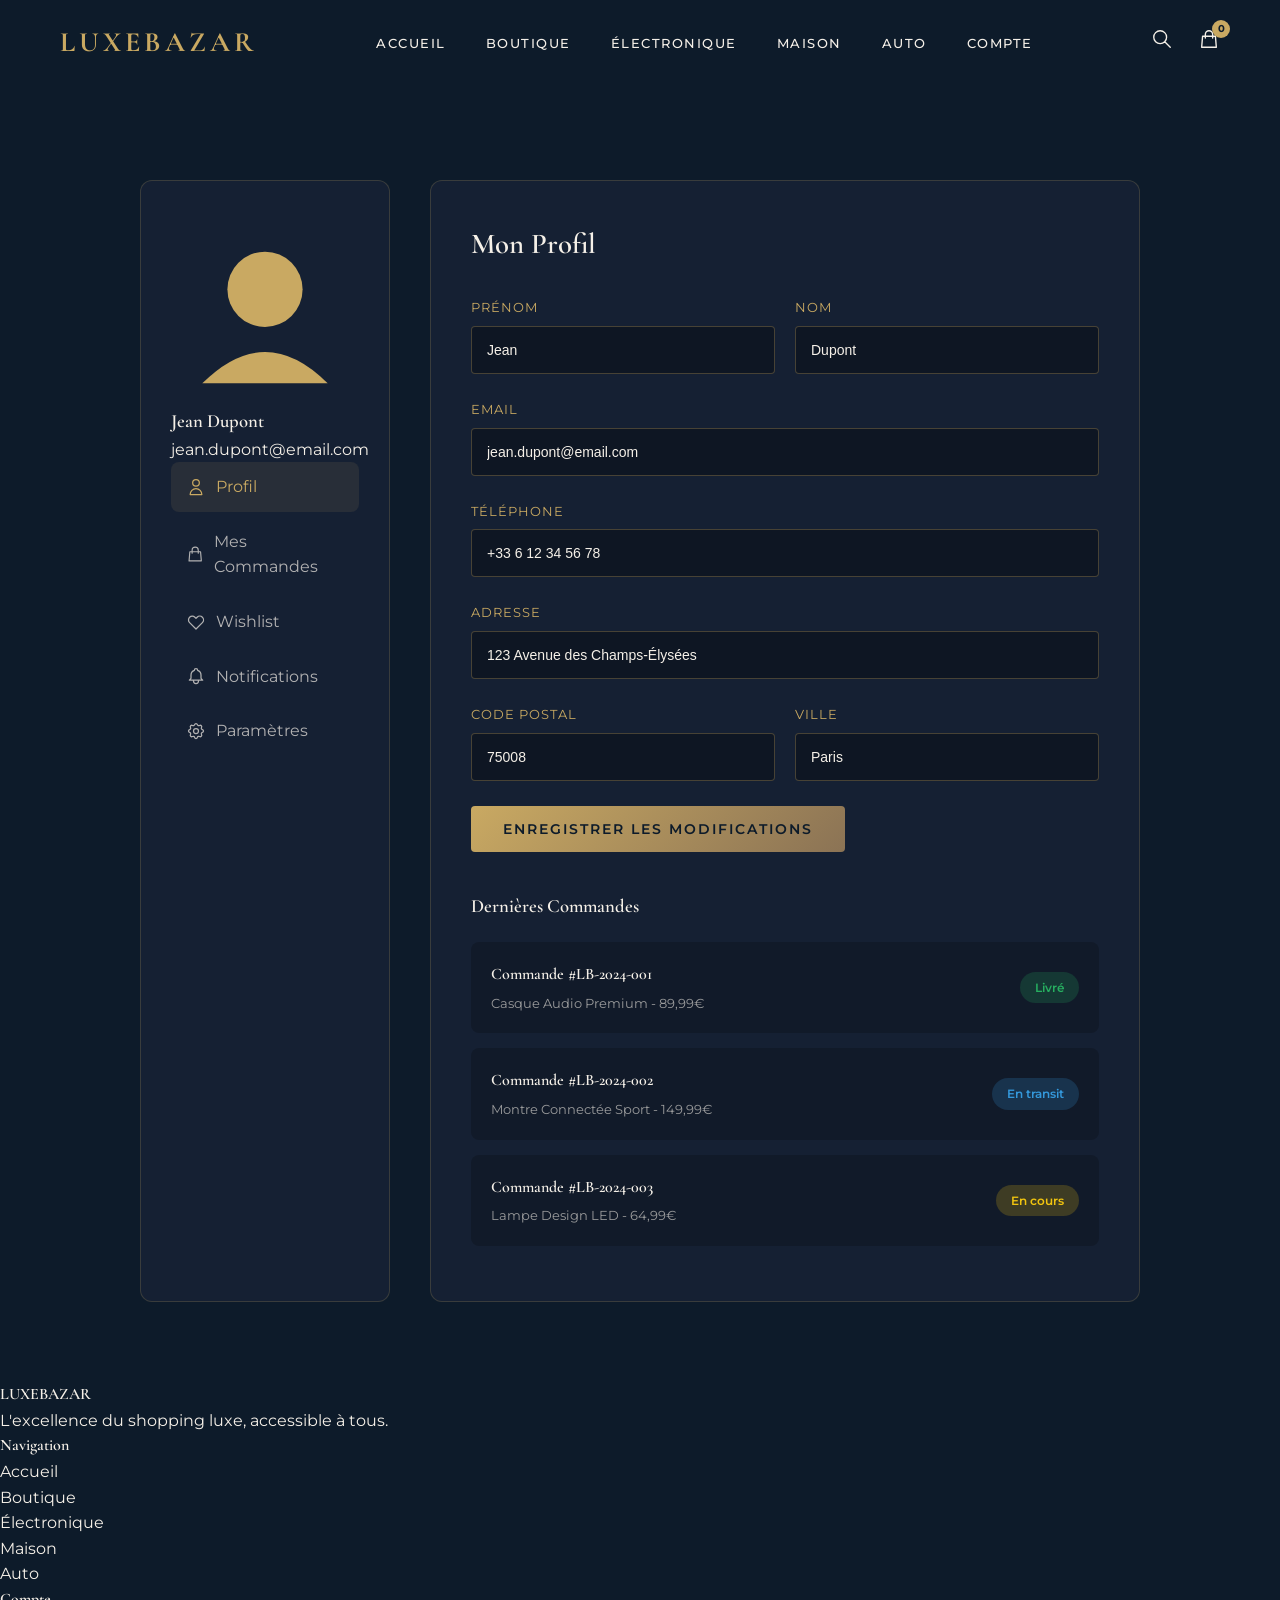
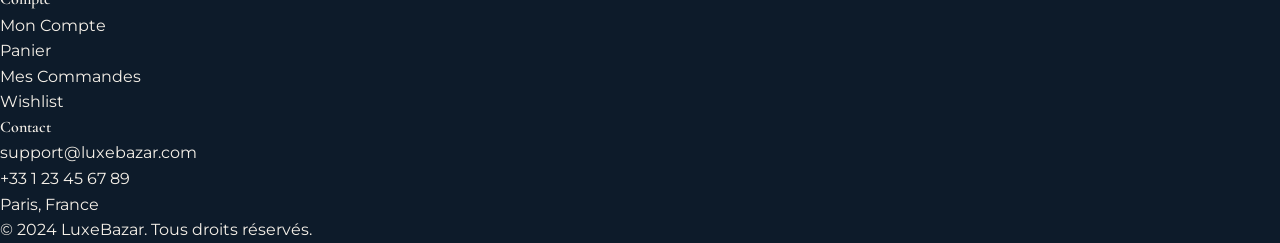
==== account.html @ fde2d454 "Initial commit: LuxeBazar dropshipping site with Van Gogh inspired design" ====
<!DOCTYPE html>
<html lang="fr">
<head>
    <meta charset="UTF-8">
    <meta name="viewport" content="width=device-width, initial-scale=1.0">
    <meta name="description" content="Votre compte LuxeBazar - Gérez vos informations et commandes">
    <meta name="robots" content="noindex">
    <title>Mon Compte | LuxeBazar</title>
    <link rel="stylesheet" href="css/style.css">
    <link rel="stylesheet" href="css/pages.css">
</head>
<body>
    <header class="nav-container">
        <div class="logo">LUXEBAZAR</div>
        <nav>
            <ul class="nav-links">
                <li><a href="index.html">Accueil</a></li>
                <li><a href="search.html">Boutique</a></li>
                <li><a href="electronics.html">Électronique</a></li>
                <li><a href="home.html">Maison</a></li>
                <li><a href="auto.html">Auto</a></li>
                <li><a href="account.html">Compte</a></li>
            </ul>
        </nav>
        <div class="nav-actions">
            <a href="search.html"><svg class="nav-icon" fill="none" stroke="currentColor" viewBox="0 0 24 24"><path stroke-linecap="round" stroke-linejoin="round" stroke-width="1.5" d="M21 21l-6-6m2-5a7 7 0 11-14 0 7 7 0 0114 0z"></path></svg></a>
            <a href="cart.html" class="cart-count">
                <svg class="nav-icon" fill="none" stroke="currentColor" viewBox="0 0 24 24"><path stroke-linecap="round" stroke-linejoin="round" stroke-width="1.5" d="M16 11V7a4 4 0 00-8 0v4M5 9h14l1 12H4L5 9z"></path></svg>
                <span id="cart-count">0</span>
            </a>
        </div>
        <div class="mobile-menu-btn" onclick="toggleMobileMenu()">
            <span></span>
            <span></span>
            <span></span>
        </div>
    </header>

    <main class="page-content">
        <section class="account-section">
            <div class="container">
                <div class="account-grid">
                    <aside class="account-sidebar animate-on-scroll">
                        <div class="user-info">
                            <div class="user-avatar">
                                <svg viewBox="0 0 60 60"><circle cx="30" cy="25" r="12" fill="#c9a962"/><path d="M10 55 Q30 35 50 55" fill="#c9a962"/></svg>
                            </div>
                            <h3>Jean Dupont</h3>
                            <p>jean.dupont@email.com</p>
                        </div>
                        <ul class="account-menu">
                            <li><a href="#" class="active">
                                <svg width="20" height="20" fill="none" stroke="currentColor" viewBox="0 0 24 24"><path stroke-linecap="round" stroke-linejoin="round" stroke-width="1.5" d="M16 7a4 4 0 11-8 0 4 4 0 018 0zM12 14a7 7 0 00-7 7h14a7 7 0 00-7-7z"></path></svg>
                                Profil
                            </a></li>
                            <li><a href="#">
                                <svg width="20" height="20" fill="none" stroke="currentColor" viewBox="0 0 24 24"><path stroke-linecap="round" stroke-linejoin="round" stroke-width="1.5" d="M16 11V7a4 4 0 00-8 0v4M5 9h14l1 12H4L5 9z"></path></svg>
                                Mes Commandes
                            </a></li>
                            <li><a href="#">
                                <svg width="20" height="20" fill="none" stroke="currentColor" viewBox="0 0 24 24"><path stroke-linecap="round" stroke-linejoin="round" stroke-width="1.5" d="M4.318 6.318a4.5 4.5 0 000 6.364L12 20.364l7.682-7.682a4.5 4.5 0 00-6.364-6.364L12 7.636l-1.318-1.318a4.5 4.5 0 00-6.364 0z"></path></svg>
                                Wishlist
                            </a></li>
                            <li><a href="#">
                                <svg width="20" height="20" fill="none" stroke="currentColor" viewBox="0 0 24 24"><path stroke-linecap="round" stroke-linejoin="round" stroke-width="1.5" d="M15 17h5l-1.405-1.405A2.032 2.032 0 0118 14.158V11a6.002 6.002 0 00-4-5.659V5a2 2 0 10-4 0v.341C7.67 6.165 6 8.388 6 11v3.159c0 .538-.214 1.055-.595 1.436L4 17h5m6 0v1a3 3 0 11-6 0v-1m6 0H9"></path></svg>
                                Notifications
                            </a></li>
                            <li><a href="#">
                                <svg width="20" height="20" fill="none" stroke="currentColor" viewBox="0 0 24 24"><path stroke-linecap="round" stroke-linejoin="round" stroke-width="1.5" d="M10.325 4.317c.426-1.756 2.924-1.756 3.35 0a1.724 1.724 0 002.573 1.066c1.543-.94 3.31.826 2.37 2.37a1.724 1.724 0 001.065 2.572c1.756.426 1.756 2.924 0 3.35a1.724 1.724 0 00-1.066 2.573c.94 1.543-.826 3.31-2.37 2.37a1.724 1.724 0 00-2.572 1.065c-.426 1.756-2.924 1.756-3.35 0a1.724 1.724 0 00-2.573-1.066c-1.543.94-3.31-.826-2.37-2.37a1.724 1.724 0 00-1.065-2.572c-1.756-.426-1.756-2.924 0-3.35a1.724 1.724 0 001.066-2.573c-.94-1.543.826-3.31 2.37-2.37.996.608 2.296.07 2.572-1.065z"></path><path stroke-linecap="round" stroke-linejoin="round" stroke-width="1.5" d="M15 12a3 3 0 11-6 0 3 3 0 016 0z"></path></svg>
                                Paramètres
                            </a></li>
                        </ul>
                    </aside>
                    <div class="account-content animate-on-scroll">
                        <h2>Mon Profil</h2>
                        <form id="profile-form" onsubmit="saveProfile(event)">
                            <div class="form-row">
                                <div class="form-group">
                                    <label>Prénom</label>
                                    <input type="text" value="Jean">
                                </div>
                                <div class="form-group">
                                    <label>Nom</label>
                                    <input type="text" value="Dupont">
                                </div>
                            </div>
                            <div class="form-group">
                                <label>Email</label>
                                <input type="email" value="jean.dupont@email.com">
                            </div>
                            <div class="form-group">
                                <label>Téléphone</label>
                                <input type="tel" value="+33 6 12 34 56 78">
                            </div>
                            <div class="form-group">
                                <label>Adresse</label>
                                <input type="text" value="123 Avenue des Champs-Élysées">
                            </div>
                            <div class="form-row">
                                <div class="form-group">
                                    <label>Code Postal</label>
                                    <input type="text" value="75008">
                                </div>
                                <div class="form-group">
                                    <label>Ville</label>
                                    <input type="text" value="Paris">
                                </div>
                            </div>
                            <button type="submit" class="btn-primary">Enregistrer les modifications</button>
                        </form>
                        <div class="account-orders">
                            <h3 style="color: var(--cream); margin-bottom: 20px;">Dernières Commandes</h3>
                            <div class="order-item">
                                <div class="order-info">
                                    <h4>Commande #LB-2024-001</h4>
                                    <p>Casque Audio Premium - 89,99€</p>
                                </div>
                                <span class="order-status delivered">Livré</span>
                            </div>
                            <div class="order-item">
                                <div class="order-info">
                                    <h4>Commande #LB-2024-002</h4>
                                    <p>Montre Connectée Sport - 149,99€</p>
                                </div>
                                <span class="order-status shipped">En transit</span>
                            </div>
                            <div class="order-item">
                                <div class="order-info">
                                    <h4>Commande #LB-2024-003</h4>
                                    <p>Lampe Design LED - 64,99€</p>
                                </div>
                                <span class="order-status pending">En cours</span>
                            </div>
                        </div>
                    </div>
                </div>
            </div>
        </section>
    </main>

    <footer class="footer">
        <div class="container">
            <div class="footer-grid">
                <div class="footer-col">
                    <h4>LUXEBAZAR</h4>
                    <p>L'excellence du shopping luxe, accessible à tous.</p>
                </div>
                <div class="footer-col">
                    <h4>Navigation</h4>
                    <ul>
                        <li><a href="index.html">Accueil</a></li>
                        <li><a href="search.html">Boutique</a></li>
                        <li><a href="electronics.html">Électronique</a></li>
                        <li><a href="home.html">Maison</a></li>
                        <li><a href="auto.html">Auto</a></li>
                    </ul>
                </div>
                <div class="footer-col">
                    <h4>Compte</h4>
                    <ul>
                        <li><a href="account.html">Mon Compte</a></li>
                        <li><a href="cart.html">Panier</a></li>
                        <li><a href="#">Mes Commandes</a></li>
                        <li><a href="#">Wishlist</a></li>
                    </ul>
                </div>
                <div class="footer-col">
                    <h4>Contact</h4>
                    <ul>
                        <li>support@luxebazar.com</li>
                        <li>+33 1 23 45 67 89</li>
                        <li>Paris, France</li>
                    </ul>
                </div>
            </div>
            <div class="footer-bottom">
                <p>&copy; 2024 LuxeBazar. Tous droits réservés.</p>
            </div>
        </div>
    </footer>

    <script>
        let cart = JSON.parse(localStorage.getItem('luxebazar_cart')) || [];

        function updateCartCount() {
            document.getElementById('cart-count').textContent = cart.length;
        }

        function saveProfile(e) {
            e.preventDefault();
            alert('Profil enregistré avec succès!');
        }

        function toggleMobileMenu() {
            document.querySelector('.nav-links').classList.toggle('active');
        }

        window.addEventListener('scroll', () => {
            const nav = document.querySelector('.nav-container');
            if (window.scrollY > 50) {
                nav.classList.add('scrolled');
            } else {
                nav.classList.remove('scrolled');
            }
        });

        const observer = new IntersectionObserver((entries) => {
            entries.forEach(entry => {
                if (entry.isIntersecting) {
                    entry.target.classList.add('visible');
                }
            });
        }, { threshold: 0.1 });

        document.querySelectorAll('.animate-on-scroll').forEach(el => {
            observer.observe(el);
        });

        updateCartCount();
    </script>
</body>
</html>
---- css/style.css ----
@import url('https://fonts.googleapis.com/css2?family=Cormorant+Garamond:wght@300;400;500;600;700&family=Montserrat:wght@300;400;500;600;700&display=swap');

:root {
    --gold-primary: #C9A962;
    --gold-light: #E8D5A3;
    --gold-dark: #8B7355;
    --navy-deep: #0D1B2A;
    --navy-dark: #1B263B;
    --navy-medium: #2C3E50;
    --cream: #F5F0E8;
    --white: #FFFFFF;
    --black: #0A0A0A;
    --overlay: rgba(13, 27, 42, 0.85);
    --card-bg: rgba(27, 38, 59, 0.6);
}

* {
    margin: 0;
    padding: 0;
    box-sizing: border-box;
}

html {
    scroll-behavior: smooth;
}

body {
    font-family: 'Montserrat', sans-serif;
    background: var(--navy-deep);
    color: var(--cream);
    line-height: 1.6;
    overflow-x: hidden;
}

h1, h2, h3, h4, h5, h6 {
    font-family: 'Cormorant Garamond', serif;
    font-weight: 600;
}

a {
    text-decoration: none;
    color: inherit;
}

button {
    font-family: 'Montserrat', sans-serif;
    cursor: pointer;
    border: none;
    outline: none;
}

.gold-gradient {
    background: linear-gradient(135deg, var(--gold-primary), var(--gold-light), var(--gold-primary));
    -webkit-background-clip: text;
    -webkit-text-fill-color: transparent;
    background-clip: text;
}

.btn-primary {
    background: linear-gradient(135deg, var(--gold-primary), var(--gold-dark));
    color: var(--navy-deep);
    padding: 14px 32px;
    font-size: 14px;
    font-weight: 600;
    letter-spacing: 2px;
    text-transform: uppercase;
    border-radius: 4px;
    transition: all 0.4s cubic-bezier(0.25, 0.46, 0.45, 0.94);
    position: relative;
    overflow: hidden;
}

.btn-primary::before {
    content: '';
    position: absolute;
    top: 0;
    left: -100%;
    width: 100%;
    height: 100%;
    background: linear-gradient(90deg, transparent, rgba(255,255,255,0.3), transparent);
    transition: left 0.5s;
}

.btn-primary:hover {
    transform: translateY(-3px);
    box-shadow: 0 10px 30px rgba(201, 169, 98, 0.4);
}

.btn-primary:hover::before {
    left: 100%;
}

.btn-secondary {
    background: transparent;
    color: var(--gold-primary);
    padding: 14px 32px;
    font-size: 14px;
    font-weight: 600;
    letter-spacing: 2px;
    text-transform: uppercase;
    border: 2px solid var(--gold-primary);
    border-radius: 4px;
    transition: all 0.4s ease;
}

.btn-secondary:hover {
    background: var(--gold-primary);
    color: var(--navy-deep);
    transform: translateY(-3px);
    box-shadow: 0 10px 30px rgba(201, 169, 98, 0.3);
}

@keyframes fadeInUp {
    from {
        opacity: 0;
        transform: translateY(40px);
    }
    to {
        opacity: 1;
        transform: translateY(0);
    }
}

@keyframes fadeInLeft {
    from {
        opacity: 0;
        transform: translateX(-40px);
    }
    to {
        opacity: 1;
        transform: translateX(0);
    }
}

@keyframes fadeInRight {
    from {
        opacity: 0;
        transform: translateX(40px);
    }
    to {
        opacity: 1;
        transform: translateX(0);
    }
}

@keyframes scaleIn {
    from {
        opacity: 0;
        transform: scale(0.9);
    }
    to {
        opacity: 1;
        transform: scale(1);
    }
}

@keyframes shimmer {
    0% { background-position: -200% center; }
    100% { background-position: 200% center; }
}

@keyframes pulse {
    0%, 100% { transform: scale(1); }
    50% { transform: scale(1.05); }
}

@keyframes float {
    0%, 100% { transform: translateY(0); }
    50% { transform: translateY(-10px); }
}

@keyframes rotate {
    from { transform: rotate(0deg); }
    to { transform: rotate(360deg); }
}

.animate-on-scroll {
    opacity: 0;
    transform: translateY(40px);
    transition: all 0.8s cubic-bezier(0.25, 0.46, 0.45, 0.94);
}

.animate-on-scroll.visible {
    opacity: 1;
    transform: translateY(0);
}

.animate-left {
    opacity: 0;
    transform: translateX(-40px);
    transition: all 0.8s cubic-bezier(0.25, 0.46, 0.45, 0.94);
}

.animate-left.visible {
    opacity: 1;
    transform: translateX(0);
}

.animate-right {
    opacity: 0;
    transform: translateX(40px);
    transition: all 0.8s cubic-bezier(0.25, 0.46, 0.45, 0.94);
}

.animate-right.visible {
    opacity: 1;
    transform: translateX(0);
}

.animate-scale {
    opacity: 0;
    transform: scale(0.9);
    transition: all 0.8s cubic-bezier(0.25, 0.46, 0.45, 0.94);
}

.animate-scale.visible {
    opacity: 1;
    transform: scale(1);
}

.nav-container {
    position: fixed;
    top: 0;
    left: 0;
    right: 0;
    z-index: 1000;
    padding: 20px 60px;
    display: flex;
    justify-content: space-between;
    align-items: center;
    transition: all 0.4s ease;
}

.nav-container.scrolled {
    background: rgba(13, 27, 42, 0.95);
    backdrop-filter: blur(20px);
    padding: 15px 60px;
    box-shadow: 0 4px 30px rgba(0,0,0,0.3);
}

.logo {
    font-family: 'Cormorant Garamond', serif;
    font-size: 28px;
    font-weight: 700;
    letter-spacing: 4px;
    color: var(--gold-primary);
}

.nav-links {
    display: flex;
    gap: 40px;
    list-style: none;
}

.nav-links a {
    font-size: 13px;
    font-weight: 500;
    letter-spacing: 1.5px;
    text-transform: uppercase;
    color: var(--cream);
    position: relative;
    padding: 5px 0;
    transition: color 0.3s ease;
}

.nav-links a::after {
    content: '';
    position: absolute;
    bottom: 0;
    left: 0;
    width: 0;
    height: 1px;
    background: var(--gold-primary);
    transition: width 0.3s ease;
}

.nav-links a:hover {
    color: var(--gold-primary);
}

.nav-links a:hover::after {
    width: 100%;
}

.nav-actions {
    display: flex;
    gap: 25px;
    align-items: center;
}

.nav-icon {
    width: 22px;
    height: 22px;
    cursor: pointer;
    transition: all 0.3s ease;
}

.nav-icon:hover {
    transform: scale(1.1);
    filter: drop-shadow(0 0 8px rgba(201, 169, 98, 0.6));
}

.cart-count {
    position: relative;
}

.cart-count span {
    position: absolute;
    top: -8px;
    right: -10px;
    background: var(--gold-primary);
    color: var(--navy-deep);
    font-size: 10px;
    font-weight: 700;
    width: 18px;
    height: 18px;
    border-radius: 50%;
    display: flex;
    align-items: center;
    justify-content: center;
}

.mobile-menu-btn {
    display: none;
    flex-direction: column;
    gap: 5px;
    cursor: pointer;
    padding: 10px;
}

.mobile-menu-btn span {
    width: 25px;
    height: 2px;
    background: var(--gold-primary);
    transition: all 0.3s ease;
}

@media (max-width: 1024px) {
    .nav-container {
        padding: 15px 30px;
    }

    .nav-links {
        gap: 25px;
    }
}

@media (max-width: 768px) {
    .mobile-menu-btn {
        display: flex;
    }

    .nav-links {
        position: fixed;
        top: 0;
        right: -100%;
        width: 80%;
        max-width: 350px;
        height: 100vh;
        background: var(--navy-dark);
        flex-direction: column;
        justify-content: center;
        align-items: center;
        gap: 30px;
        transition: right 0.4s ease;
        box-shadow: -10px 0 30px rgba(0,0,0,0.5);
    }

    .nav-links.active {
        right: 0;
    }

    .nav-container.scrolled {
        padding: 15px 30px;
    }
}
---- css/pages.css ----
.page-content {
    padding-top: 100px;
    min-height: 100vh;
}

.search-header {
    padding: 60px 0;
    text-align: center;
    background: linear-gradient(180deg, var(--navy-dark) 0%, var(--navy-deep) 100%);
}

.search-header h1 {
    font-size: 2.5rem;
    color: var(--cream);
    margin-bottom: 10px;
}

.search-header p {
    color: rgba(245, 240, 232, 0.7);
    margin-bottom: 30px;
}

.search-bar {
    display: flex;
    max-width: 600px;
    margin: 0 auto;
    gap: 15px;
}

.search-bar input {
    flex: 1;
    padding: 15px 20px;
    background: var(--card-bg);
    border: 1px solid rgba(201, 169, 98, 0.3);
    border-radius: 4px;
    color: var(--cream);
    font-size: 14px;
    outline: none;
}

.search-bar input::placeholder {
    color: rgba(245, 240, 232, 0.5);
}

.search-bar input:focus {
    border-color: var(--gold-primary);
}

.filters-section {
    padding: 30px 0;
    background: var(--navy-deep);
    border-bottom: 1px solid rgba(201, 169, 98, 0.2);
}

.filters {
    display: flex;
    gap: 30px;
    flex-wrap: wrap;
    justify-content: center;
}

.filter-group {
    display: flex;
    flex-direction: column;
    gap: 8px;
}

.filter-group label {
    font-size: 12px;
    text-transform: uppercase;
    letter-spacing: 1px;
    color: var(--gold-primary);
}

.filter-group select {
    padding: 10px 20px;
    background: var(--card-bg);
    border: 1px solid rgba(201, 169, 98, 0.3);
    border-radius: 4px;
    color: var(--cream);
    font-size: 14px;
    cursor: pointer;
    min-width: 150px;
}

.filter-group select option {
    background: var(--navy-dark);
}

.products-section {
    padding: 50px 0;
    background: var(--navy-deep);
}

.results-count {
    text-align: center;
    margin-bottom: 30px;
    color: rgba(245, 240, 232, 0.7);
}

.products-grid {
    display: grid;
    grid-template-columns: repeat(auto-fill, minmax(280px, 1fr));
    gap: 30px;
}

.product-card {
    background: var(--card-bg);
    border-radius: 12px;
    overflow: hidden;
    border: 1px solid rgba(201, 169, 98, 0.2);
    transition: all 0.4s cubic-bezier(0.25, 0.46, 0.45, 0.94);
}

.product-card:hover {
    transform: translateY(-8px);
    box-shadow: 0 15px 35px rgba(201, 169, 98, 0.2);
    border-color: var(--gold-primary);
}

.product-image {
    height: 200px;
    background: var(--navy-medium);
    display: flex;
    align-items: center;
    justify-content: center;
    padding: 20px;
}

.product-image svg {
    width: 100%;
    height: 100%;
    max-width: 120px;
}

.product-info {
    padding: 20px;
}

.product-category {
    display: inline-block;
    font-size: 11px;
    letter-spacing: 1px;
    text-transform: uppercase;
    color: var(--gold-primary);
    background: rgba(201, 169, 98, 0.1);
    padding: 4px 10px;
    border-radius: 3px;
    margin-bottom: 10px;
}

.product-info h3 {
    font-size: 1.1rem;
    color: var(--cream);
    margin-bottom: 8px;
}

.product-description {
    font-size: 13px;
    color: rgba(245, 240, 232, 0.6);
    margin-bottom: 10px;
}

.product-rating {
    color: var(--gold-primary);
    font-size: 14px;
    margin-bottom: 10px;
}

.current-price {
    font-family: 'Cormorant Garamond', serif;
    font-size: 1.5rem;
    font-weight: 700;
    color: var(--gold-primary);
    margin-bottom: 15px;
}

.btn-add-cart {
    width: 100%;
    padding: 12px;
    background: transparent;
    border: 1px solid var(--gold-primary);
    color: var(--gold-primary);
    font-size: 13px;
    font-weight: 600;
    letter-spacing: 1px;
    text-transform: uppercase;
    border-radius: 4px;
    cursor: pointer;
    transition: all 0.3s ease;
}

.btn-add-cart:hover {
    background: var(--gold-primary);
    color: var(--navy-deep);
}

.load-more {
    text-align: center;
    margin-top: 50px;
}

.notification {
    position: fixed;
    bottom: 30px;
    right: 30px;
    background: var(--gold-primary);
    color: var(--navy-deep);
    padding: 15px 25px;
    border-radius: 8px;
    font-weight: 600;
    z-index: 1000;
    animation: slideIn 0.3s ease;
}

@keyframes slideIn {
    from { transform: translateX(100%); opacity: 0; }
    to { transform: translateX(0); opacity: 1; }
}

@media (max-width: 768px) {
    .search-bar {
        flex-direction: column;
    }

    .filters {
        flex-direction: column;
        align-items: stretch;
    }

    .filter-group select {
        width: 100%;
    }

    .products-grid {
        grid-template-columns: 1fr;
    }

    .page-content {
        padding-top: 80px;
    }
}

/* Cart Page */
.cart-section {
    padding: 80px 0;
    min-height: 80vh;
}

.cart-header {
    text-align: center;
    margin-bottom: 50px;
}

.cart-header h1 {
    font-size: 2.5rem;
    color: var(--cream);
}

.cart-items {
    max-width: 900px;
    margin: 0 auto;
}

.cart-item {
    display: grid;
    grid-template-columns: 100px 1fr auto auto;
    gap: 25px;
    align-items: center;
    padding: 25px;
    background: var(--card-bg);
    border-radius: 12px;
    margin-bottom: 20px;
    border: 1px solid rgba(201, 169, 98, 0.2);
}

.cart-item-image {
    width: 100px;
    height: 100px;
    background: var(--navy-medium);
    border-radius: 8px;
    display: flex;
    align-items: center;
    justify-content: center;
}

.cart-item-info h3 {
    font-size: 1.1rem;
    color: var(--cream);
    margin-bottom: 5px;
}

.cart-item-info p {
    color: var(--gold-primary);
    font-weight: 600;
}

.cart-item-quantity {
    display: flex;
    align-items: center;
    gap: 10px;
}

.cart-item-quantity button {
    width: 35px;
    height: 35px;
    background: transparent;
    border: 1px solid var(--gold-primary);
    color: var(--gold-primary);
    border-radius: 4px;
    cursor: pointer;
    transition: all 0.3s ease;
}

.cart-item-quantity button:hover {
    background: var(--gold-primary);
    color: var(--navy-deep);
}

.cart-item-quantity span {
    color: var(--cream);
    font-size: 1.1rem;
    min-width: 30px;
    text-align: center;
}

.cart-item-remove {
    color: rgba(245, 240, 232, 0.5);
    cursor: pointer;
    transition: color 0.3s ease;
}

.cart-item-remove:hover {
    color: #e74c3c;
}

.cart-summary {
    max-width: 900px;
    margin: 40px auto 0;
    padding: 30px;
    background: var(--card-bg);
    border-radius: 12px;
    border: 1px solid rgba(201, 169, 98, 0.2);
}

.cart-summary-row {
    display: flex;
    justify-content: space-between;
    padding: 15px 0;
    border-bottom: 1px solid rgba(201, 169, 98, 0.1);
}

.cart-summary-row:last-of-type {
    border-bottom: none;
}

.cart-summary-row.total {
    font-size: 1.5rem;
    color: var(--gold-primary);
    font-weight: 700;
    padding-top: 20px;
}

.cart-empty {
    text-align: center;
    padding: 80px 20px;
}

.cart-empty h2 {
    color: var(--cream);
    margin-bottom: 20px;
}

.cart-empty p {
    color: rgba(245, 240, 232, 0.7);
    margin-bottom: 30px;
}

/* Account Page */
.account-section {
    padding: 80px 0;
    min-height: 80vh;
}

.account-grid {
    display: grid;
    grid-template-columns: 250px 1fr;
    gap: 40px;
    max-width: 1000px;
    margin: 0 auto;
}

.account-sidebar {
    background: var(--card-bg);
    border-radius: 12px;
    padding: 30px;
    border: 1px solid rgba(201, 169, 98, 0.2);
}

.account-menu {
    list-style: none;
}

.account-menu li {
    margin-bottom: 5px;
}

.account-menu a {
    display: flex;
    align-items: center;
    gap: 10px;
    padding: 12px 15px;
    color: rgba(245, 240, 232, 0.7);
    border-radius: 8px;
    transition: all 0.3s ease;
}

.account-menu a:hover,
.account-menu a.active {
    background: rgba(201, 169, 98, 0.1);
    color: var(--gold-primary);
}

.account-content {
    background: var(--card-bg);
    border-radius: 12px;
    padding: 40px;
    border: 1px solid rgba(201, 169, 98, 0.2);
}

.account-content h2 {
    font-size: 1.8rem;
    color: var(--cream);
    margin-bottom: 30px;
}

.form-group {
    margin-bottom: 25px;
}

.form-group label {
    display: block;
    font-size: 13px;
    text-transform: uppercase;
    letter-spacing: 1px;
    color: var(--gold-primary);
    margin-bottom: 8px;
}

.form-group input {
    width: 100%;
    padding: 15px;
    background: rgba(0, 0, 0, 0.3);
    border: 1px solid rgba(201, 169, 98, 0.3);
    border-radius: 4px;
    color: var(--cream);
    font-size: 14px;
    outline: none;
    transition: border-color 0.3s ease;
}

.form-group input:focus {
    border-color: var(--gold-primary);
}

.form-row {
    display: grid;
    grid-template-columns: 1fr 1fr;
    gap: 20px;
}

.account-orders {
    margin-top: 40px;
}

.order-item {
    display: flex;
    justify-content: space-between;
    align-items: center;
    padding: 20px;
    background: rgba(0, 0, 0, 0.2);
    border-radius: 8px;
    margin-bottom: 15px;
}

.order-info h4 {
    color: var(--cream);
    margin-bottom: 5px;
}

.order-info p {
    color: rgba(245, 240, 232, 0.6);
    font-size: 13px;
}

.order-status {
    padding: 6px 15px;
    border-radius: 20px;
    font-size: 12px;
    font-weight: 600;
}

.order-status.delivered {
    background: rgba(39, 174, 96, 0.2);
    color: #27ae60;
}

.order-status.pending {
    background: rgba(241, 196, 15, 0.2);
    color: #f1c40f;
}

.order-status.shipped {
    background: rgba(52, 152, 219, 0.2);
    color: #3498db;
}

/* Category Pages */
.category-header {
    padding: 80px 0 60px;
    text-align: center;
    background: linear-gradient(180deg, var(--navy-dark) 0%, var(--navy-deep) 100%);
}

.category-header h1 {
    font-size: 2.5rem;
    color: var(--cream);
    margin-bottom: 15px;
}

.category-header p {
    color: rgba(245, 240, 232, 0.7);
    max-width: 600px;
    margin: 0 auto;
}

.category-products {
    padding: 50px 0;
}

.category-banner {
    padding: 40px 0;
    background: linear-gradient(135deg, var(--gold-primary) 0%, var(--gold-dark) 100%);
    margin-bottom: 50px;
}

.category-banner-content {
    display: flex;
    align-items: center;
    justify-content: space-between;
    max-width: 1200px;
    margin: 0 auto;
    padding: 0 40px;
}

.category-banner h2 {
    font-size: 2rem;
    color: var(--navy-deep);
}

.category-banner p {
    color: var(--navy-dark);
    margin-top: 10px;
}

@media (max-width: 1024px) {
    .account-grid {
        grid-template-columns: 1fr;
    }

    .account-sidebar {
        order: -1;
    }

    .cart-item {
        grid-template-columns: 80px 1fr;
        gap: 15px;
    }

    .cart-item-quantity,
    .cart-item-remove {
        grid-column: 2;
    }

    .category-banner-content {
        flex-direction: column;
        text-align: center;
        gap: 20px;
    }
}

@media (max-width: 768px) {
    .form-row {
        grid-template-columns: 1fr;
    }

    .cart-item {
        grid-template-columns: 1fr;
        text-align: center;
    }

    .cart-item-image {
        margin: 0 auto;
    }

    .cart-item-quantity {
        justify-content: center;
    }

    .account-menu a {
        padding: 10px;
    }

    .account-content {
        padding: 25px;
    }

    .category-banner-content {
        padding: 0 20px;
    }
}
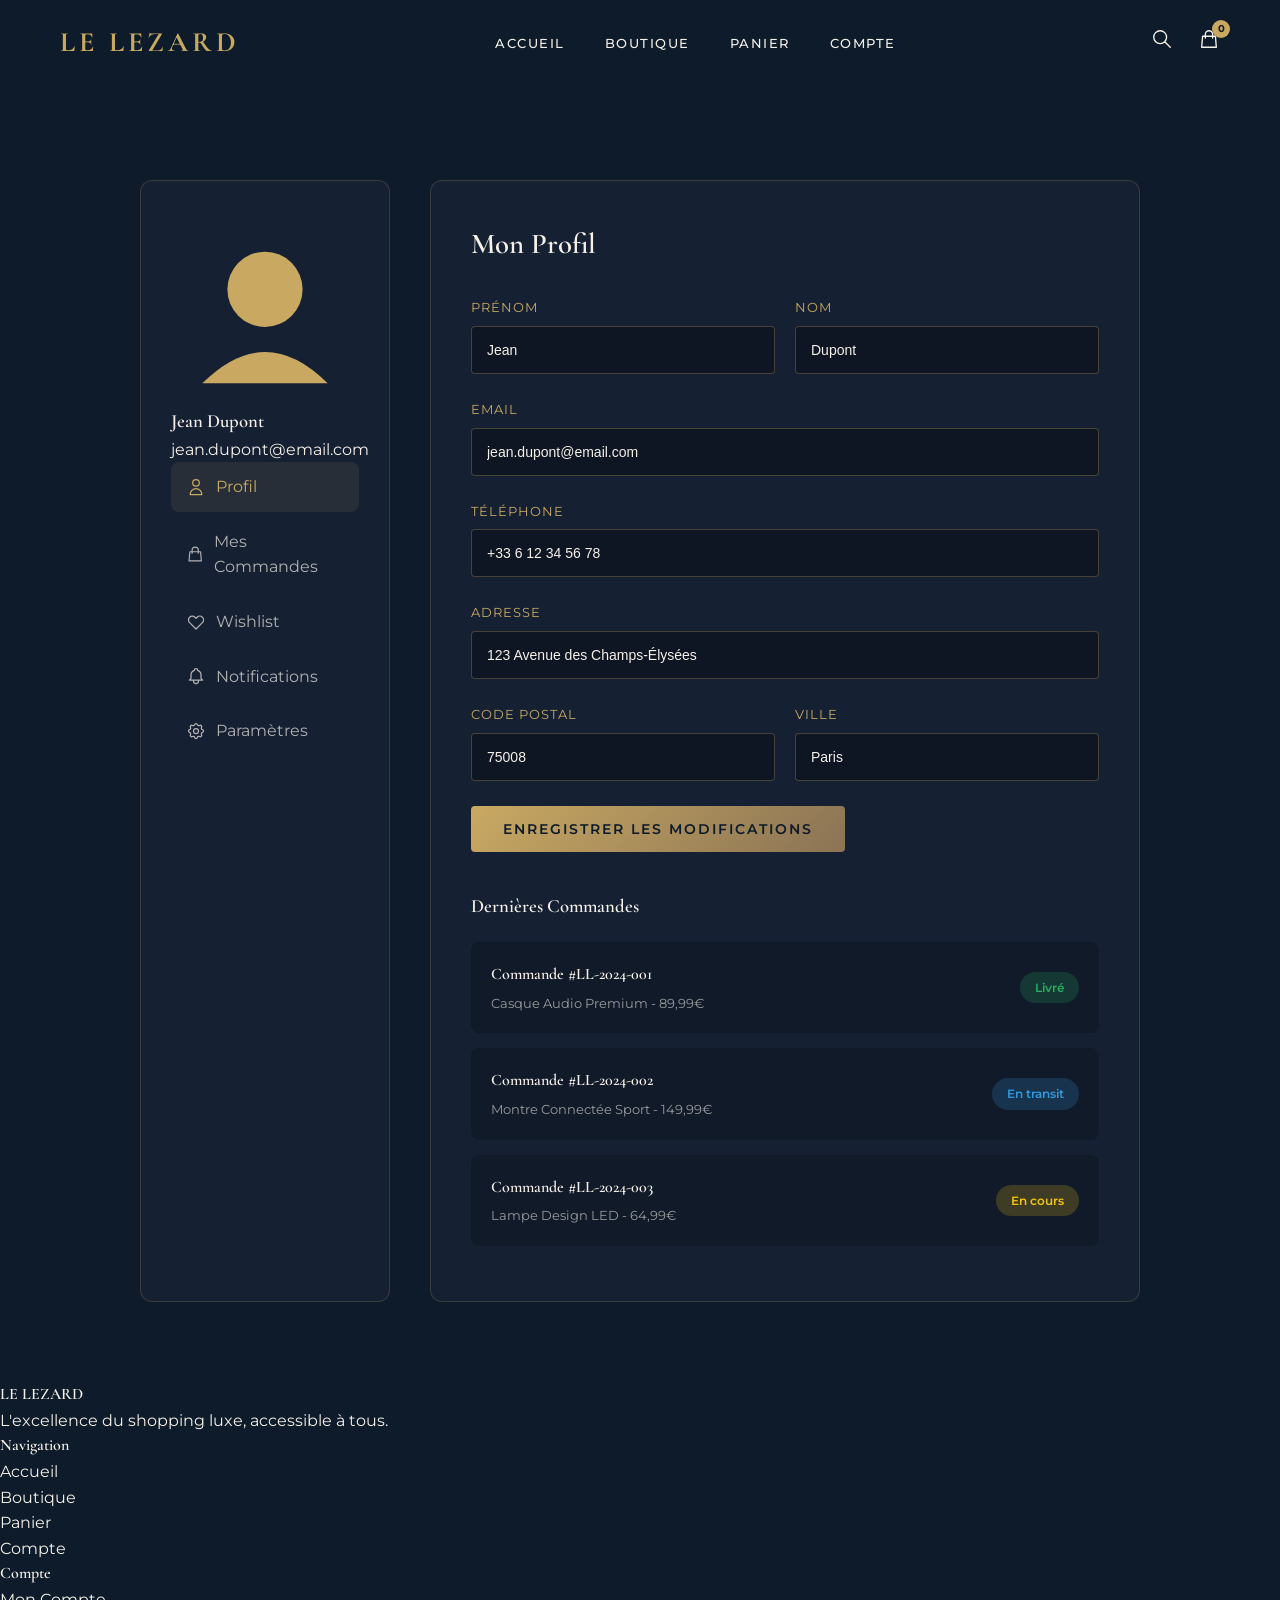
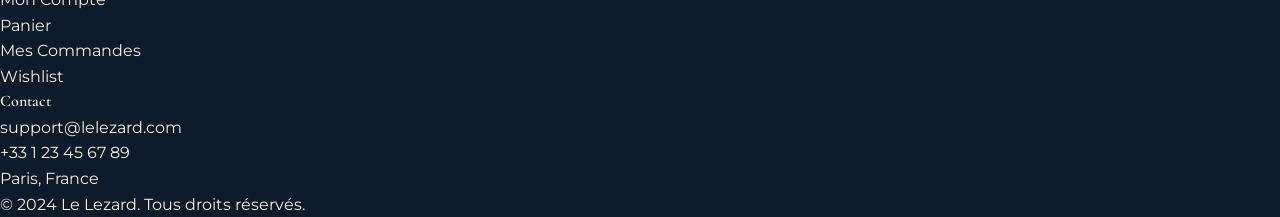
==== commit 1b12bbbe: "Rename to Le Lezard, remove category pages, add Van Gogh starry night with sakura transition" ====
--- a/account.html
+++ b/account.html
@@ -3,22 +3,20 @@
 <head>
     <meta charset="UTF-8">
     <meta name="viewport" content="width=device-width, initial-scale=1.0">
-    <meta name="description" content="Votre compte LuxeBazar - Gérez vos informations et commandes">
+    <meta name="description" content="Votre compte Le Lezard - Gérez vos informations et commandes">
     <meta name="robots" content="noindex">
-    <title>Mon Compte | LuxeBazar</title>
+    <title>Mon Compte | Le Lezard</title>
     <link rel="stylesheet" href="css/style.css">
     <link rel="stylesheet" href="css/pages.css">
 </head>
 <body>
     <header class="nav-container">
-        <div class="logo">LUXEBAZAR</div>
+        <div class="logo">LE LEZARD</div>
         <nav>
             <ul class="nav-links">
                 <li><a href="index.html">Accueil</a></li>
                 <li><a href="search.html">Boutique</a></li>
-                <li><a href="electronics.html">Électronique</a></li>
-                <li><a href="home.html">Maison</a></li>
-                <li><a href="auto.html">Auto</a></li>
+                <li><a href="cart.html">Panier</a></li>
                 <li><a href="account.html">Compte</a></li>
             </ul>
         </nav>
@@ -112,21 +110,21 @@
                             <h3 style="color: var(--cream); margin-bottom: 20px;">Dernières Commandes</h3>
                             <div class="order-item">
                                 <div class="order-info">
-                                    <h4>Commande #LB-2024-001</h4>
+                                    <h4>Commande #LL-2024-001</h4>
                                     <p>Casque Audio Premium - 89,99€</p>
                                 </div>
                                 <span class="order-status delivered">Livré</span>
                             </div>
                             <div class="order-item">
                                 <div class="order-info">
-                                    <h4>Commande #LB-2024-002</h4>
+                                    <h4>Commande #LL-2024-002</h4>
                                     <p>Montre Connectée Sport - 149,99€</p>
                                 </div>
                                 <span class="order-status shipped">En transit</span>
                             </div>
                             <div class="order-item">
                                 <div class="order-info">
-                                    <h4>Commande #LB-2024-003</h4>
+                                    <h4>Commande #LL-2024-003</h4>
                                     <p>Lampe Design LED - 64,99€</p>
                                 </div>
                                 <span class="order-status pending">En cours</span>
@@ -142,7 +140,7 @@
         <div class="container">
             <div class="footer-grid">
                 <div class="footer-col">
-                    <h4>LUXEBAZAR</h4>
+                    <h4>LE LEZARD</h4>
                     <p>L'excellence du shopping luxe, accessible à tous.</p>
                 </div>
                 <div class="footer-col">
@@ -150,9 +148,8 @@
                     <ul>
                         <li><a href="index.html">Accueil</a></li>
                         <li><a href="search.html">Boutique</a></li>
-                        <li><a href="electronics.html">Électronique</a></li>
-                        <li><a href="home.html">Maison</a></li>
-                        <li><a href="auto.html">Auto</a></li>
+                        <li><a href="cart.html">Panier</a></li>
+                        <li><a href="account.html">Compte</a></li>
                     </ul>
                 </div>
                 <div class="footer-col">
@@ -167,20 +164,20 @@
                 <div class="footer-col">
                     <h4>Contact</h4>
                     <ul>
-                        <li>support@luxebazar.com</li>
+                        <li>support@lelezard.com</li>
                         <li>+33 1 23 45 67 89</li>
                         <li>Paris, France</li>
                     </ul>
                 </div>
             </div>
             <div class="footer-bottom">
-                <p>&copy; 2024 LuxeBazar. Tous droits réservés.</p>
+                <p>&copy; 2024 Le Lezard. Tous droits réservés.</p>
             </div>
         </div>
     </footer>
 
     <script>
-        let cart = JSON.parse(localStorage.getItem('luxebazar_cart')) || [];
+        let cart = JSON.parse(localStorage.getItem('lelezard_cart')) || [];
 
         function updateCartCount() {
             document.getElementById('cart-count').textContent = cart.length;
--- a/css/style.css
+++ b/css/style.css
@@ -172,6 +172,21 @@
 @keyframes rotate {
     from { transform: rotate(0deg); }
     to { transform: rotate(360deg); }
+}
+
+@keyframes twinkle {
+    0%, 100% { opacity: 0.6; }
+    50% { opacity: 1; }
+}
+
+@keyframes sway {
+    0%, 100% { transform: rotate(-2deg); }
+    50% { transform: rotate(2deg); }
+}
+
+@keyframes fall {
+    0% { transform: translateY(-10vh) rotate(0deg); opacity: 1; }
+    100% { transform: translateY(110vh) rotate(720deg); opacity: 0; }
 }
 
 .animate-on-scroll {
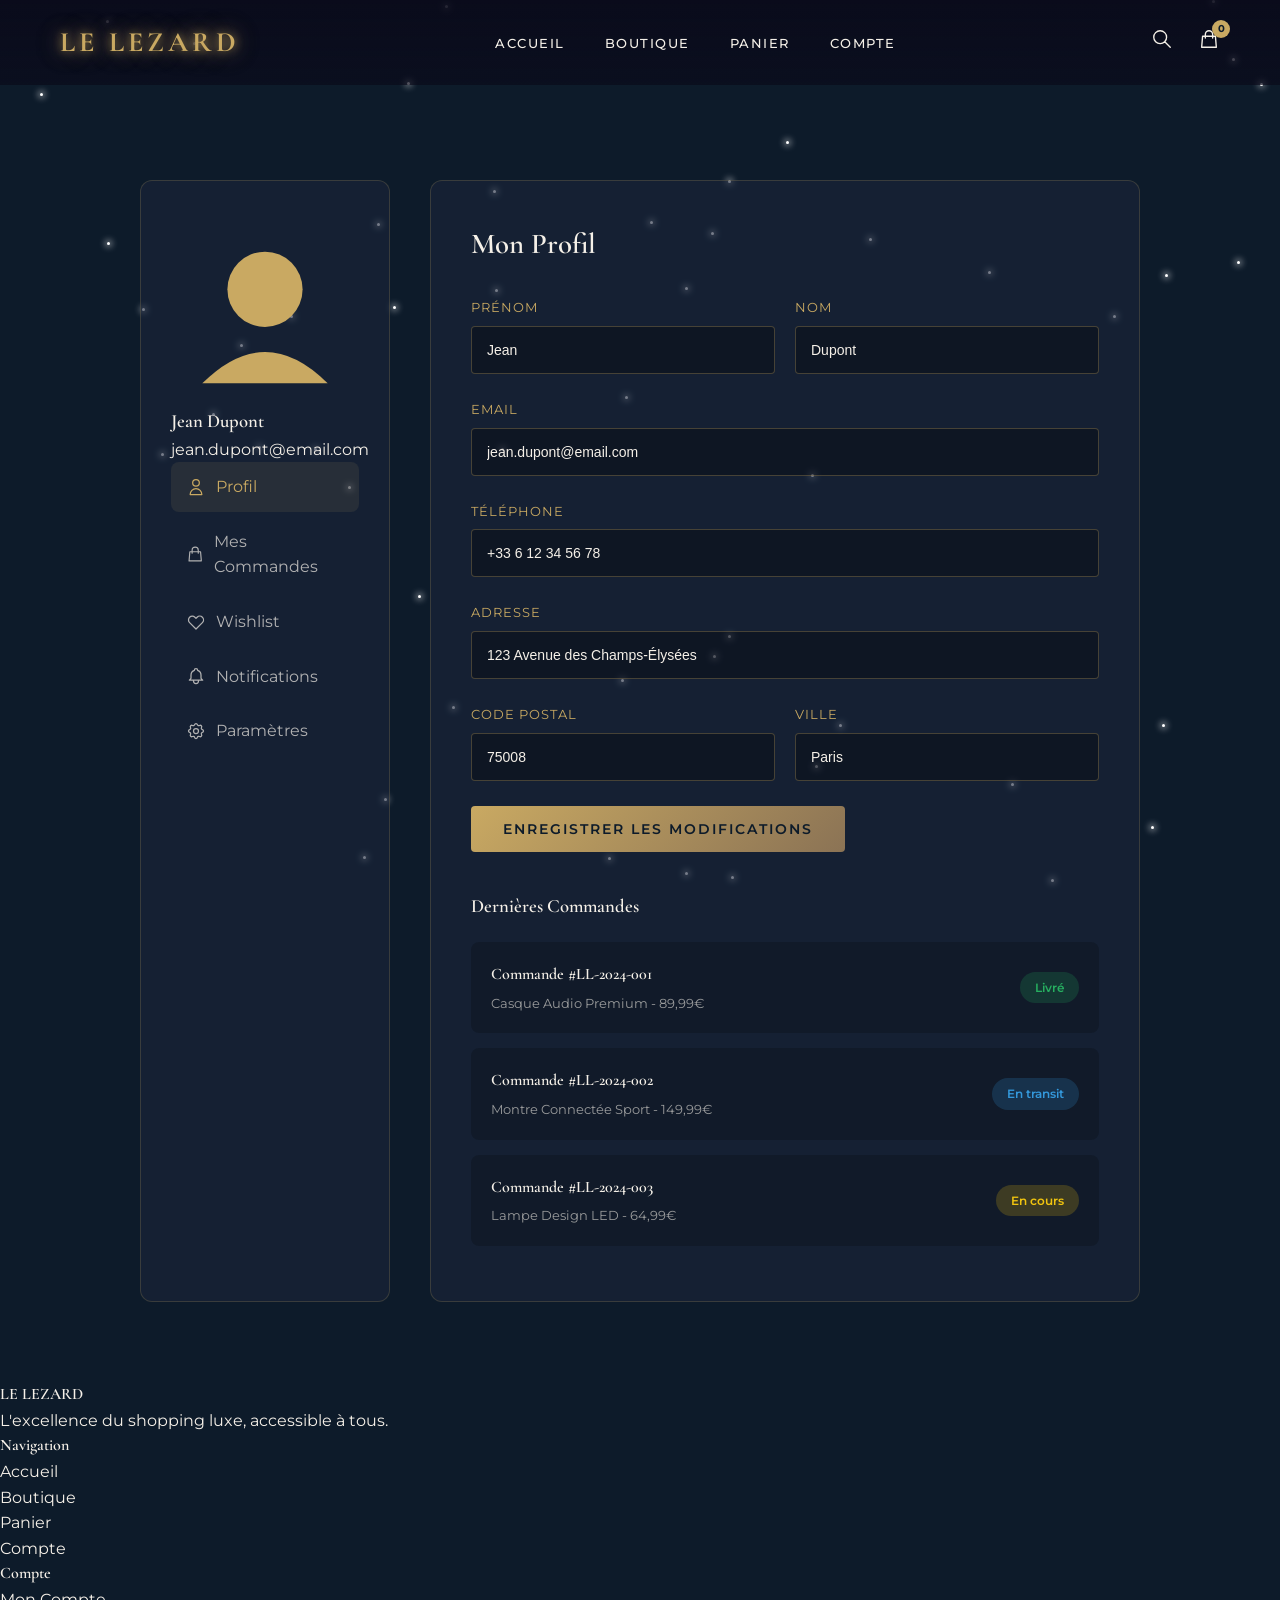
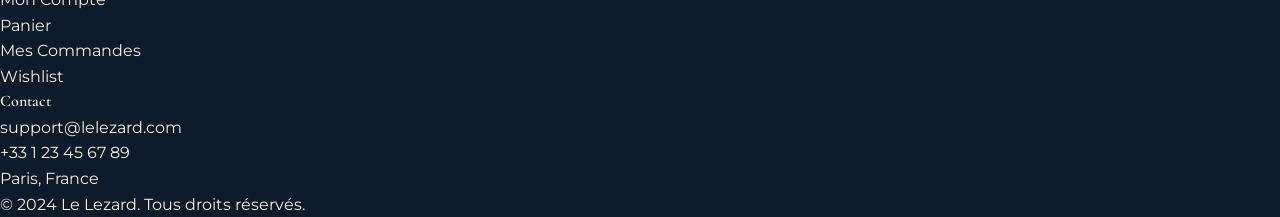
==== commit f905d705: "Add anti-gravity twinkling stars on all pages, neon logo, enhanced Van Gogh moon and stars, remove w" ====
--- a/account.html
+++ b/account.html
@@ -10,6 +10,8 @@
     <link rel="stylesheet" href="css/pages.css">
 </head>
 <body>
+    <div class="stars-bg" id="stars-bg"></div>
+
     <header class="nav-container">
         <div class="logo">LE LEZARD</div>
         <nav>
@@ -177,6 +179,23 @@
     </footer>
 
     <script>
+        function createBackgroundStars() {
+            const container = document.getElementById('stars-bg');
+            const starCount = 50;
+            
+            for (let i = 0; i < starCount; i++) {
+                const star = document.createElement('div');
+                star.className = 'bg-star';
+                star.style.left = Math.random() * 100 + 'vw';
+                star.style.top = Math.random() * 100 + 'vh';
+                star.style.animationDelay = Math.random() * 8 + 's';
+                star.style.animationDuration = (Math.random() * 4 + 3) + 's';
+                container.appendChild(star);
+            }
+        }
+
+        createBackgroundStars();
+
         let cart = JSON.parse(localStorage.getItem('lelezard_cart')) || [];
 
         function updateCartCount() {
--- a/css/style.css
+++ b/css/style.css
@@ -12,6 +12,7 @@
     --black: #0A0A0A;
     --overlay: rgba(13, 27, 42, 0.85);
     --card-bg: rgba(27, 38, 59, 0.6);
+    --neon-glow: 0 0 10px rgba(201, 169, 98, 0.8), 0 0 20px rgba(201, 169, 98, 0.6), 0 0 30px rgba(201, 169, 98, 0.4);
 }
 
 * {
@@ -54,6 +55,25 @@
     -webkit-background-clip: text;
     -webkit-text-fill-color: transparent;
     background-clip: text;
+}
+
+.logo {
+    font-family: 'Cormorant Garamond', serif;
+    font-size: 28px;
+    font-weight: 700;
+    letter-spacing: 4px;
+    color: var(--gold-primary);
+    text-shadow: var(--neon-glow);
+    animation: neonPulse 3s ease-in-out infinite;
+}
+
+@keyframes neonPulse {
+    0%, 100% { 
+        text-shadow: 0 0 5px rgba(201, 169, 98, 0.6), 0 0 10px rgba(201, 169, 98, 0.4), 0 0 15px rgba(201, 169, 98, 0.2);
+    }
+    50% { 
+        text-shadow: 0 0 10px rgba(201, 169, 98, 0.9), 0 0 20px rgba(201, 169, 98, 0.7), 0 0 30px rgba(201, 169, 98, 0.5), 0 0 40px rgba(201, 169, 98, 0.3);
+    }
 }
 
 .btn-primary {
@@ -111,52 +131,23 @@
 }
 
 @keyframes fadeInUp {
-    from {
-        opacity: 0;
-        transform: translateY(40px);
-    }
-    to {
-        opacity: 1;
-        transform: translateY(0);
-    }
+    from { opacity: 0; transform: translateY(40px); }
+    to { opacity: 1; transform: translateY(0); }
 }
 
 @keyframes fadeInLeft {
-    from {
-        opacity: 0;
-        transform: translateX(-40px);
-    }
-    to {
-        opacity: 1;
-        transform: translateX(0);
-    }
+    from { opacity: 0; transform: translateX(-40px); }
+    to { opacity: 1; transform: translateX(0); }
 }
 
 @keyframes fadeInRight {
-    from {
-        opacity: 0;
-        transform: translateX(40px);
-    }
-    to {
-        opacity: 1;
-        transform: translateX(0);
-    }
+    from { opacity: 0; transform: translateX(40px); }
+    to { opacity: 1; transform: translateX(0); }
 }
 
 @keyframes scaleIn {
-    from {
-        opacity: 0;
-        transform: scale(0.9);
-    }
-    to {
-        opacity: 1;
-        transform: scale(1);
-    }
-}
-
-@keyframes shimmer {
-    0% { background-position: -200% center; }
-    100% { background-position: 200% center; }
+    from { opacity: 0; transform: scale(0.9); }
+    to { opacity: 1; transform: scale(1); }
 }
 
 @keyframes pulse {
@@ -169,24 +160,65 @@
     50% { transform: translateY(-10px); }
 }
 
-@keyframes rotate {
-    from { transform: rotate(0deg); }
-    to { transform: rotate(360deg); }
-}
-
 @keyframes twinkle {
-    0%, 100% { opacity: 0.6; }
-    50% { opacity: 1; }
+    0%, 100% { opacity: 0.3; transform: scale(1); }
+    50% { opacity: 1; transform: scale(1.5); }
+}
+
+@keyframes antiGravity {
+    0%, 100% { 
+        transform: translateY(0) scale(1); 
+        opacity: 0.4;
+    }
+    25% { 
+        transform: translateY(-15px) scale(1.2); 
+        opacity: 1;
+    }
+    50% { 
+        transform: translateY(-30px) scale(0.8); 
+        opacity: 0.8;
+    }
+    75% { 
+        transform: translateY(-15px) scale(1.3); 
+        opacity: 0.6;
+    }
+}
+
+@keyframes starSparkle {
+    0%, 100% { 
+        opacity: 0.2;
+        filter: blur(0px);
+        transform: scale(1);
+    }
+    25% { 
+        opacity: 1;
+        filter: blur(0.5px);
+        transform: scale(1.4);
+    }
+    50% { 
+        opacity: 0.6;
+        filter: blur(1px);
+        transform: scale(0.9);
+    }
+    75% { 
+        opacity: 0.9;
+        filter: blur(0.3px);
+        transform: scale(1.2);
+    }
+}
+
+@keyframes moonGlow {
+    0%, 100% { 
+        filter: drop-shadow(0 0 20px rgba(244, 208, 63, 0.5)) drop-shadow(0 0 40px rgba(244, 208, 63, 0.3));
+    }
+    50% { 
+        filter: drop-shadow(0 0 30px rgba(244, 208, 63, 0.8)) drop-shadow(0 0 60px rgba(244, 208, 63, 0.5));
+    }
 }
 
 @keyframes sway {
-    0%, 100% { transform: rotate(-2deg); }
-    50% { transform: rotate(2deg); }
-}
-
-@keyframes fall {
-    0% { transform: translateY(-10vh) rotate(0deg); opacity: 1; }
-    100% { transform: translateY(110vh) rotate(720deg); opacity: 0; }
+    0%, 100% { transform: rotate(-1deg); }
+    50% { transform: rotate(1deg); }
 }
 
 .animate-on-scroll {
@@ -244,21 +276,14 @@
     justify-content: space-between;
     align-items: center;
     transition: all 0.4s ease;
+    background: linear-gradient(180deg, rgba(10, 10, 26, 0.9), rgba(10, 10, 26, 0.7));
 }
 
 .nav-container.scrolled {
-    background: rgba(13, 27, 42, 0.95);
+    background: rgba(10, 10, 26, 0.98);
     backdrop-filter: blur(20px);
     padding: 15px 60px;
     box-shadow: 0 4px 30px rgba(0,0,0,0.3);
-}
-
-.logo {
-    font-family: 'Cormorant Garamond', serif;
-    font-size: 28px;
-    font-weight: 700;
-    letter-spacing: 4px;
-    color: var(--gold-primary);
 }
 
 .nav-links {
@@ -351,20 +376,12 @@
 }
 
 @media (max-width: 1024px) {
-    .nav-container {
-        padding: 15px 30px;
-    }
-
-    .nav-links {
-        gap: 25px;
-    }
+    .nav-container { padding: 15px 30px; }
+    .nav-links { gap: 25px; }
 }
 
 @media (max-width: 768px) {
-    .mobile-menu-btn {
-        display: flex;
-    }
-
+    .mobile-menu-btn { display: flex; }
     .nav-links {
         position: fixed;
         top: 0;
@@ -380,12 +397,5 @@
         transition: right 0.4s ease;
         box-shadow: -10px 0 30px rgba(0,0,0,0.5);
     }
-
-    .nav-links.active {
-        right: 0;
-    }
-
-    .nav-container.scrolled {
-        padding: 15px 30px;
-    }
+    .nav-links.active { right: 0; }
 }
--- a/css/pages.css
+++ b/css/pages.css
@@ -1,12 +1,76 @@
+.stars-bg {
+    position: fixed;
+    top: 0;
+    left: 0;
+    width: 100%;
+    height: 100%;
+    z-index: 0;
+    pointer-events: none;
+    overflow: hidden;
+}
+
+.bg-star {
+    position: absolute;
+    width: 3px;
+    height: 3px;
+    background: #fff;
+    border-radius: 50%;
+    animation: antiGravity 6s ease-in-out infinite, starSparkle 3s ease-in-out infinite;
+    box-shadow: 0 0 6px 2px rgba(255, 255, 255, 0.5);
+}
+
+@keyframes starSparkle {
+    0%, 100% { 
+        opacity: 0.2;
+        filter: blur(0px);
+        transform: scale(1);
+        box-shadow: 0 0 4px 1px rgba(255, 255, 255, 0.3);
+    }
+    25% { 
+        opacity: 1;
+        filter: blur(0.5px);
+        transform: scale(1.8);
+        box-shadow: 0 0 10px 4px rgba(255, 255, 255, 0.8);
+    }
+    50% { 
+        opacity: 0.5;
+        filter: blur(1px);
+        transform: scale(0.8);
+        box-shadow: 0 0 3px 1px rgba(255, 255, 255, 0.4);
+    }
+    75% { 
+        opacity: 0.9;
+        filter: blur(0.2px);
+        transform: scale(1.4);
+        box-shadow: 0 0 8px 3px rgba(255, 255, 255, 0.6);
+    }
+}
+
+@keyframes antiGravity {
+    0%, 100% { 
+        transform: translateY(0) scale(1); 
+    }
+    25% { 
+        transform: translateY(-20px) scale(1.3); 
+    }
+    50% { 
+        transform: translateY(-40px) scale(0.9); 
+    }
+    75% { 
+        transform: translateY(-20px) scale(1.2); 
+    }
+}
+
 .page-content {
+    position: relative;
+    z-index: 1;
     padding-top: 100px;
-    min-height: 100vh;
 }
 
 .search-header {
     padding: 60px 0;
     text-align: center;
-    background: linear-gradient(180deg, var(--navy-dark) 0%, var(--navy-deep) 100%);
+    background: linear-gradient(180deg, rgba(13, 27, 42, 0.85) 0%, rgba(13, 27, 42, 0.95) 100%);
 }
 
 .search-header h1 {
@@ -48,7 +112,7 @@
 
 .filters-section {
     padding: 30px 0;
-    background: var(--navy-deep);
+    background: rgba(13, 27, 42, 0.9);
     border-bottom: 1px solid rgba(201, 169, 98, 0.2);
 }
 
@@ -67,8 +131,8 @@
 
 .filter-group label {
     font-size: 12px;
+    letter-spacing: 1px;
     text-transform: uppercase;
-    letter-spacing: 1px;
     color: var(--gold-primary);
 }
 
@@ -89,7 +153,7 @@
 
 .products-section {
     padding: 50px 0;
-    background: var(--navy-deep);
+    background: rgba(13, 27, 42, 0.85);
 }
 
 .results-count {
@@ -193,11 +257,6 @@
 .btn-add-cart:hover {
     background: var(--gold-primary);
     color: var(--navy-deep);
-}
-
-.load-more {
-    text-align: center;
-    margin-top: 50px;
 }
 
 .notification {
@@ -218,36 +277,65 @@
     to { transform: translateX(0); opacity: 1; }
 }
 
-@media (max-width: 768px) {
-    .search-bar {
-        flex-direction: column;
-    }
-
-    .filters {
-        flex-direction: column;
-        align-items: stretch;
-    }
-
-    .filter-group select {
-        width: 100%;
-    }
-
-    .products-grid {
-        grid-template-columns: 1fr;
-    }
-
-    .page-content {
-        padding-top: 80px;
-    }
-}
-
 /* Cart Page */
 .cart-section {
     padding: 80px 0;
     min-height: 80vh;
+    position: relative;
+}
+
+.sakura-bg {
+    position: fixed;
+    top: 0;
+    left: 0;
+    width: 100%;
+    height: 100%;
+    z-index: 0;
+    pointer-events: none;
+    overflow: hidden;
+}
+
+.sakura-bg svg {
+    width: 100%;
+    height: 100%;
+}
+
+.sakura-falling-petals {
+    position: absolute;
+    width: 100%;
+    height: 100%;
+}
+
+.sakura-petal-float {
+    position: absolute;
+    width: 12px;
+    height: 8px;
+    background: linear-gradient(135deg, #ffb7c5, #ffc0cb);
+    border-radius: 50% 0 50% 50%;
+    opacity: 0.7;
+    animation: sakuraFall linear infinite;
+}
+
+@keyframes sakuraFall {
+    0% {
+        transform: translateY(-20px) rotate(0deg) translateX(0);
+        opacity: 0;
+    }
+    10% {
+        opacity: 0.7;
+    }
+    90% {
+        opacity: 0.7;
+    }
+    100% {
+        transform: translateY(110vh) rotate(360deg) translateX(100px);
+        opacity: 0;
+    }
 }
 
 .cart-header {
+    position: relative;
+    z-index: 1;
     text-align: center;
     margin-bottom: 50px;
 }
@@ -255,6 +343,11 @@
 .cart-header h1 {
     font-size: 2.5rem;
     color: var(--cream);
+}
+
+.cart-container {
+    position: relative;
+    z-index: 1;
 }
 
 .cart-items {
@@ -362,6 +455,8 @@
 }
 
 .cart-empty {
+    position: relative;
+    z-index: 1;
     text-align: center;
     padding: 80px 20px;
 }
@@ -515,107 +610,57 @@
     color: #3498db;
 }
 
-/* Category Pages */
-.category-header {
-    padding: 80px 0 60px;
-    text-align: center;
-    background: linear-gradient(180deg, var(--navy-dark) 0%, var(--navy-deep) 100%);
-}
-
-.category-header h1 {
-    font-size: 2.5rem;
-    color: var(--cream);
-    margin-bottom: 15px;
-}
-
-.category-header p {
-    color: rgba(245, 240, 232, 0.7);
-    max-width: 600px;
-    margin: 0 auto;
-}
-
-.category-products {
-    padding: 50px 0;
-}
-
-.category-banner {
-    padding: 40px 0;
-    background: linear-gradient(135deg, var(--gold-primary) 0%, var(--gold-dark) 100%);
-    margin-bottom: 50px;
-}
-
-.category-banner-content {
-    display: flex;
-    align-items: center;
-    justify-content: space-between;
-    max-width: 1200px;
-    margin: 0 auto;
-    padding: 0 40px;
-}
-
-.category-banner h2 {
-    font-size: 2rem;
-    color: var(--navy-deep);
-}
-
-.category-banner p {
-    color: var(--navy-dark);
-    margin-top: 10px;
-}
-
 @media (max-width: 1024px) {
     .account-grid {
         grid-template-columns: 1fr;
     }
-
     .account-sidebar {
         order: -1;
     }
-
     .cart-item {
         grid-template-columns: 80px 1fr;
         gap: 15px;
     }
-
     .cart-item-quantity,
     .cart-item-remove {
         grid-column: 2;
     }
-
-    .category-banner-content {
-        flex-direction: column;
-        text-align: center;
-        gap: 20px;
-    }
 }
 
 @media (max-width: 768px) {
     .form-row {
         grid-template-columns: 1fr;
     }
-
     .cart-item {
         grid-template-columns: 1fr;
         text-align: center;
     }
-
     .cart-item-image {
         margin: 0 auto;
     }
-
     .cart-item-quantity {
         justify-content: center;
     }
-
     .account-menu a {
         padding: 10px;
     }
-
     .account-content {
         padding: 25px;
     }
-
-    .category-banner-content {
-        padding: 0 20px;
+    .search-bar {
+        flex-direction: column;
+    }
+    .filters {
+        flex-direction: column;
+        align-items: stretch;
+    }
+    .filter-group select {
+        width: 100%;
+    }
+    .products-grid {
+        grid-template-columns: 1fr;
+    }
+    .page-content {
+        padding-top: 80px;
     }
 }
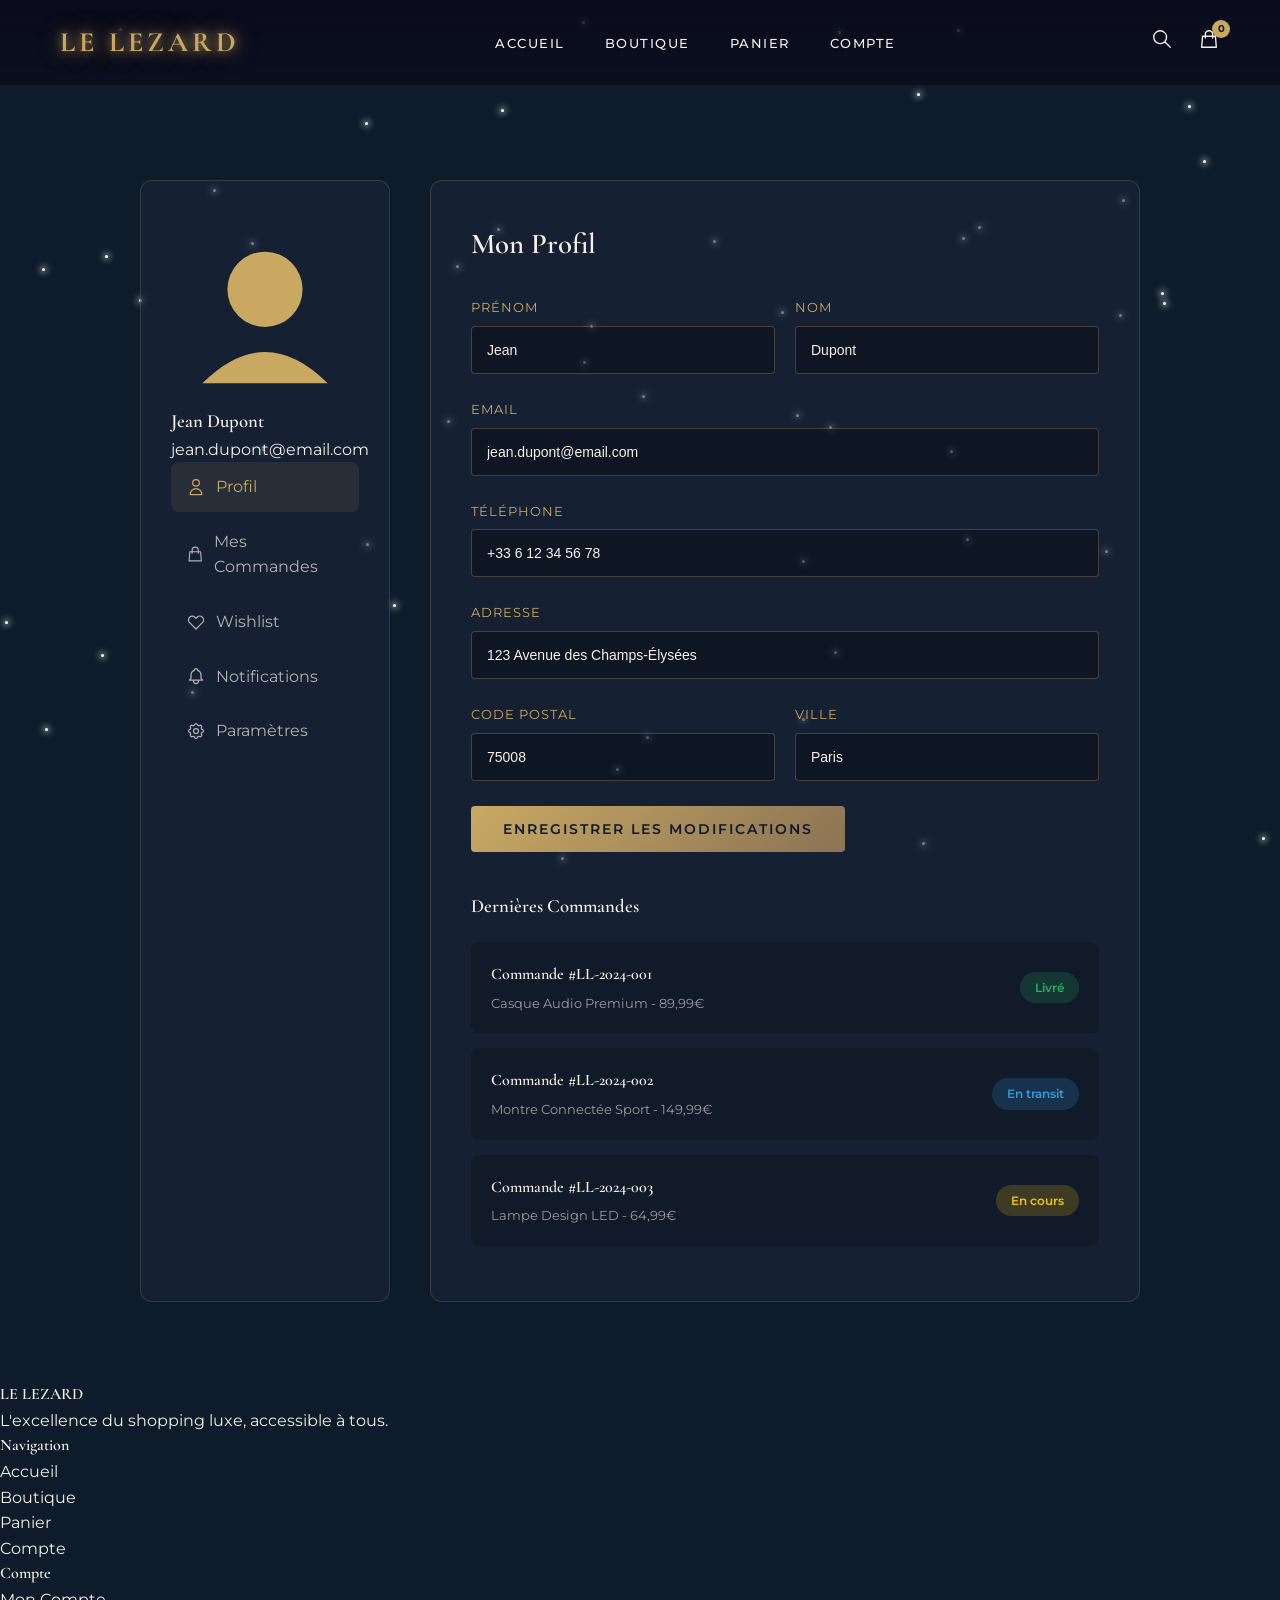
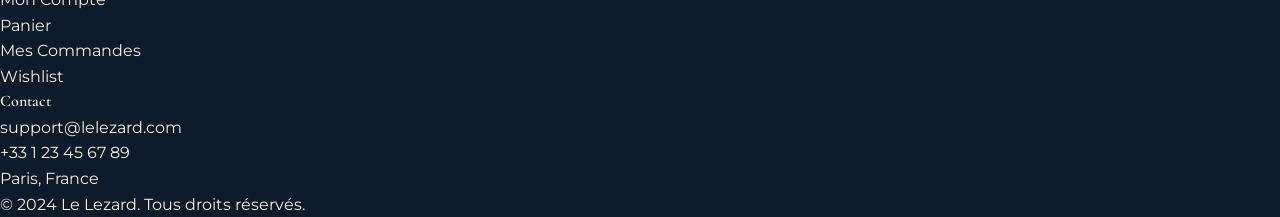
==== commit c9010077: "Fix UX audit issues: hero visibility, value prop, trust badges, accessibility - Fix hero text opacit" ====
--- a/account.html
+++ b/account.html
@@ -13,23 +13,25 @@
     <div class="stars-bg" id="stars-bg"></div>
 
     <header class="nav-container">
-        <div class="logo">LE LEZARD</div>
+        <a href="index.html" class="logo" aria-label="Le Lezard - Accueil">LE LEZARD</a>
         <nav>
             <ul class="nav-links">
                 <li><a href="index.html">Accueil</a></li>
                 <li><a href="search.html">Boutique</a></li>
                 <li><a href="cart.html">Panier</a></li>
-                <li><a href="account.html">Compte</a></li>
+                <li><a href="account.html" aria-current="page">Compte</a></li>
             </ul>
         </nav>
         <div class="nav-actions">
-            <a href="search.html"><svg class="nav-icon" fill="none" stroke="currentColor" viewBox="0 0 24 24"><path stroke-linecap="round" stroke-linejoin="round" stroke-width="1.5" d="M21 21l-6-6m2-5a7 7 0 11-14 0 7 7 0 0114 0z"></path></svg></a>
-            <a href="cart.html" class="cart-count">
-                <svg class="nav-icon" fill="none" stroke="currentColor" viewBox="0 0 24 24"><path stroke-linecap="round" stroke-linejoin="round" stroke-width="1.5" d="M16 11V7a4 4 0 00-8 0v4M5 9h14l1 12H4L5 9z"></path></svg>
+            <a href="search.html" aria-label="Rechercher">
+                <svg class="nav-icon" fill="none" stroke="currentColor" viewBox="0 0 24 24" aria-hidden="true"><path stroke-linecap="round" stroke-linejoin="round" stroke-width="1.5" d="M21 21l-6-6m2-5a7 7 0 11-14 0 7 7 0 0114 0z"></path></svg>
+            </a>
+            <a href="cart.html" class="cart-count" aria-label="Panier">
+                <svg class="nav-icon" fill="none" stroke="currentColor" viewBox="0 0 24 24" aria-hidden="true"><path stroke-linecap="round" stroke-linejoin="round" stroke-width="1.5" d="M16 11V7a4 4 0 00-8 0v4M5 9h14l1 12H4L5 9z"></path></svg>
                 <span id="cart-count">0</span>
             </a>
         </div>
-        <div class="mobile-menu-btn" onclick="toggleMobileMenu()">
+        <div class="mobile-menu-btn" onclick="toggleMobileMenu()" aria-label="Menu" role="button">
             <span></span>
             <span></span>
             <span></span>
--- a/css/style.css
+++ b/css/style.css
@@ -110,6 +110,12 @@
     left: 100%;
 }
 
+.btn-primary:focus-visible,
+.btn-secondary:focus-visible {
+    outline: 2px solid var(--gold-primary);
+    outline-offset: 4px;
+}
+
 .btn-secondary {
     background: transparent;
     color: var(--gold-primary);
@@ -224,12 +230,18 @@
 .animate-on-scroll {
     opacity: 0;
     transform: translateY(40px);
-    transition: all 0.8s cubic-bezier(0.25, 0.46, 0.45, 0.94);
+    transition: opacity 0.6s ease, transform 0.6s ease;
 }
 
 .animate-on-scroll.visible {
     opacity: 1;
     transform: translateY(0);
+}
+
+.animate-on-scroll.hero-visible {
+    opacity: 1;
+    transform: translateY(0);
+    transition: none;
 }
 
 .animate-left {
@@ -320,6 +332,11 @@
 
 .nav-links a:hover::after {
     width: 100%;
+}
+
+.nav-links a:focus-visible {
+    outline: 2px solid var(--gold-primary);
+    outline-offset: 4px;
 }
 
 .nav-actions {
@@ -373,6 +390,23 @@
     height: 2px;
     background: var(--gold-primary);
     transition: all 0.3s ease;
+}
+
+@keyframes shake {
+    0%, 100% { transform: translateX(0); }
+    10% { transform: translateX(-8px) rotate(-0.5deg); }
+    20% { transform: translateX(8px) rotate(0.5deg); }
+    30% { transform: translateX(-8px) rotate(-0.5deg); }
+    40% { transform: translateX(8px) rotate(0.5deg); }
+    50% { transform: translateX(-6px) rotate(-0.5deg); }
+    60% { transform: translateX(6px) rotate(0.5deg); }
+    70% { transform: translateX(-4px) rotate(-0.5deg); }
+    80% { transform: translateX(4px) rotate(0.5deg); }
+    90% { transform: translateX(-2px) rotate(-0.25deg); }
+}
+
+body.shake {
+    animation: shake 0.5s ease-in-out infinite;
 }
 
 @media (max-width: 1024px) {
--- a/css/pages.css
+++ b/css/pages.css
@@ -308,27 +308,28 @@
 
 .sakura-petal-float {
     position: absolute;
-    width: 12px;
-    height: 8px;
-    background: linear-gradient(135deg, #ffb7c5, #ffc0cb);
+    width: 8px;
+    height: 5px;
+    background: linear-gradient(135deg, #ffb7c5 0%, #ffc0cb 50%, rgba(255, 183, 197, 0.3) 100%);
     border-radius: 50% 0 50% 50%;
-    opacity: 0.7;
+    opacity: 0.5;
     animation: sakuraFall linear infinite;
+    filter: blur(0.3px);
 }
 
 @keyframes sakuraFall {
     0% {
-        transform: translateY(-20px) rotate(0deg) translateX(0);
+        transform: translateY(-30px) rotate(0deg) translateX(0);
         opacity: 0;
     }
     10% {
-        opacity: 0.7;
+        opacity: 0.5;
     }
     90% {
-        opacity: 0.7;
+        opacity: 0.4;
     }
     100% {
-        transform: translateY(110vh) rotate(360deg) translateX(100px);
+        transform: translateY(105vh) rotate(540deg) translateX(60px);
         opacity: 0;
     }
 }
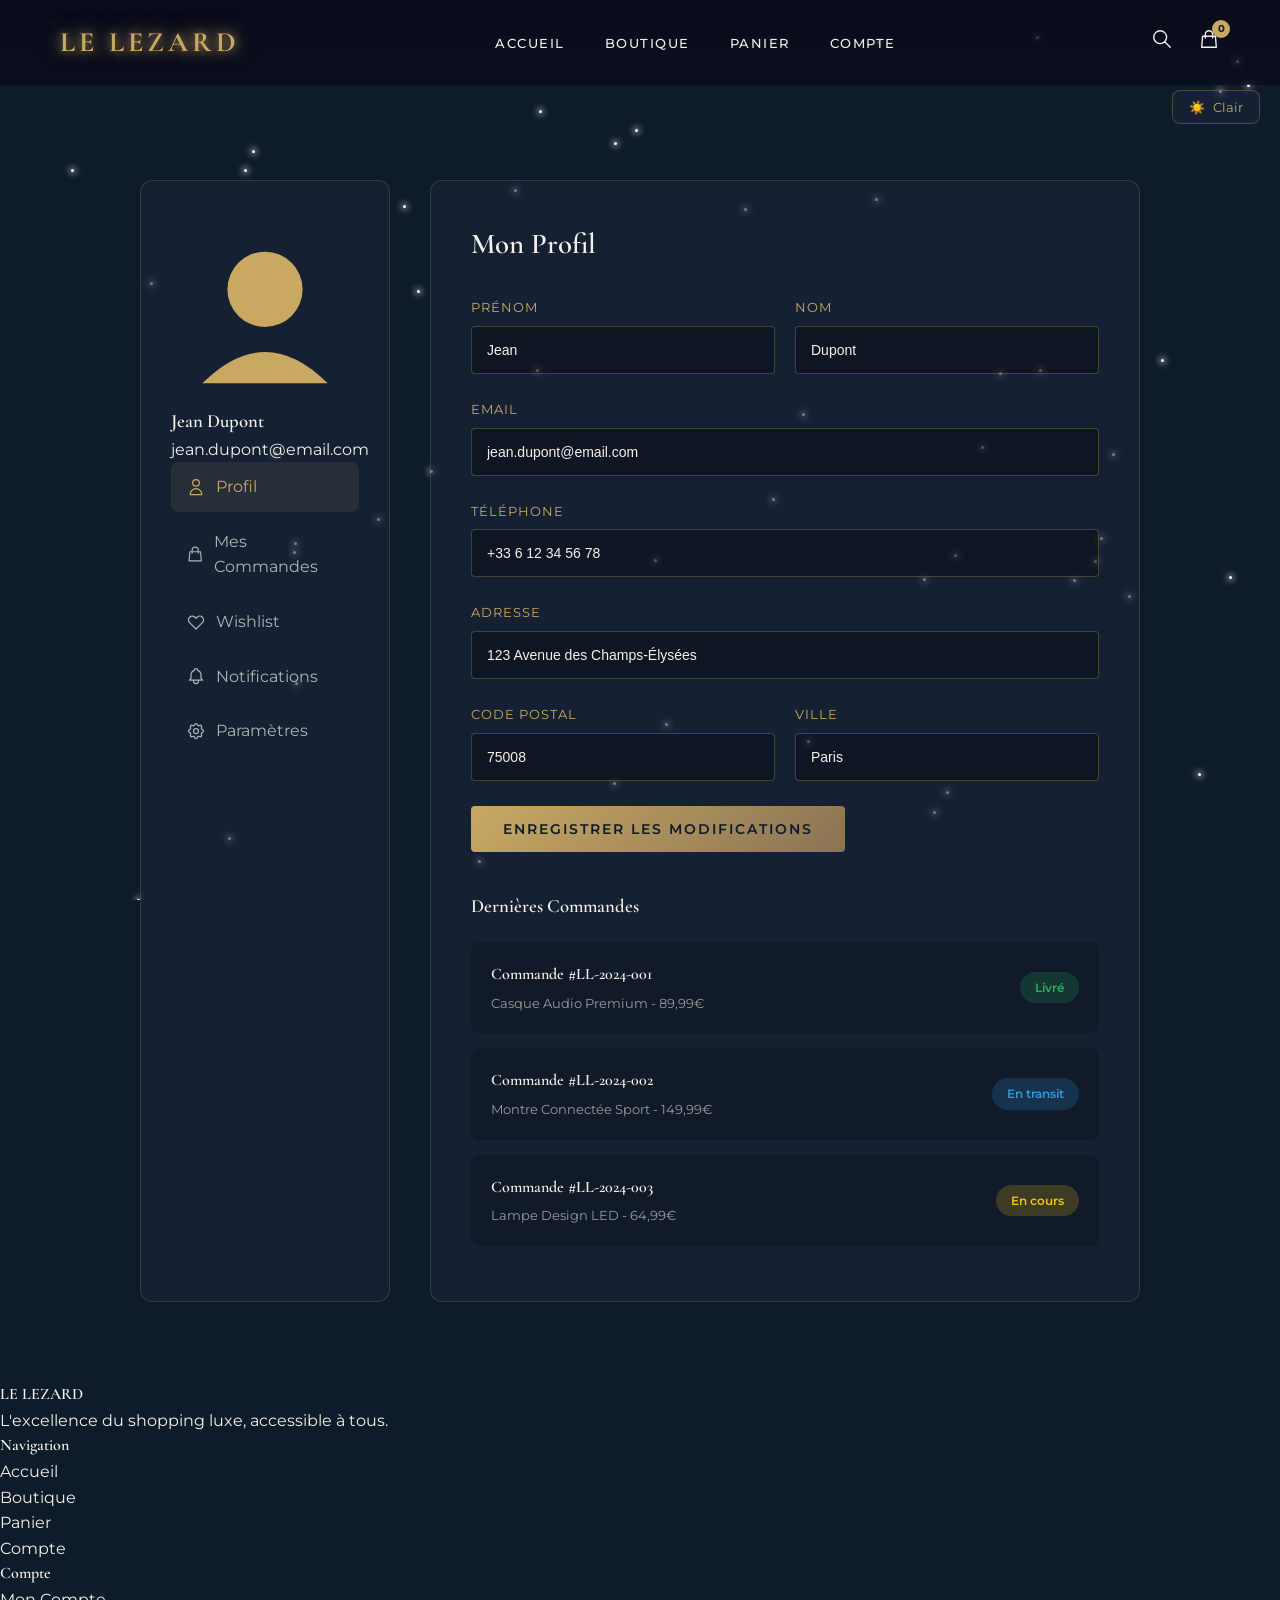
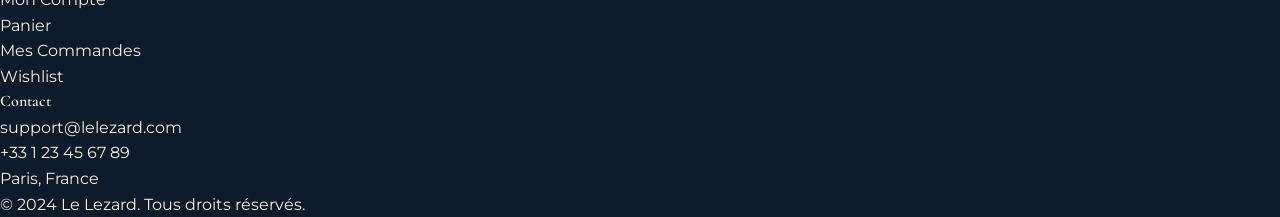
==== commit a9e3935b: "Add light/dark theme toggle to all pages with light background" ====
--- a/account.html
+++ b/account.html
@@ -11,6 +11,10 @@
 </head>
 <body>
     <div class="stars-bg" id="stars-bg"></div>
+    <button class="theme-toggle" onclick="toggleTheme()" aria-label="Changer le thème">
+        <span id="theme-icon">☀️</span>
+        <span id="theme-text">Clair</span>
+    </button>
 
     <header class="nav-container">
         <a href="index.html" class="logo" aria-label="Le Lezard - Accueil">LE LEZARD</a>
@@ -198,6 +202,21 @@
 
         createBackgroundStars();
 
+        function toggleTheme() {
+            const body = document.body;
+            const icon = document.getElementById('theme-icon');
+            const text = document.getElementById('theme-text');
+            if (body.getAttribute('data-theme') === 'light') {
+                body.removeAttribute('data-theme');
+                icon.textContent = '☀️';
+                text.textContent = 'Clair';
+            } else {
+                body.setAttribute('data-theme', 'light');
+                icon.textContent = '🌙';
+                text.textContent = 'Sombre';
+            }
+        }
+
         let cart = JSON.parse(localStorage.getItem('lelezard_cart')) || [];
 
         function updateCartCount() {
--- a/css/style.css
+++ b/css/style.css
@@ -13,6 +13,43 @@
     --overlay: rgba(13, 27, 42, 0.85);
     --card-bg: rgba(27, 38, 59, 0.6);
     --neon-glow: 0 0 10px rgba(201, 169, 98, 0.8), 0 0 20px rgba(201, 169, 98, 0.6), 0 0 30px rgba(201, 169, 98, 0.4);
+}
+
+.btn-no-hover:hover {
+    transform: none;
+    box-shadow: none;
+}
+
+.btn-no-hover:hover::before {
+    left: -100%;
+}
+
+[data-theme="light"] {
+    --gold-primary: #9A7B4F;
+    --gold-light: #C9A962;
+    --gold-dark: #6B5344;
+    --navy-deep: #F5F0E8;
+    --navy-dark: #FFFFFF;
+    --navy-medium: #E8E0D4;
+    --cream: #1B263B;
+    --white: #FFFFFF;
+    --black: #1B263B;
+    --overlay: rgba(255, 255, 255, 0.9);
+    --card-bg: rgba(255, 255, 255, 0.9);
+    --neon-glow: none;
+}
+
+[data-theme="light"] body {
+    background: linear-gradient(180deg, #F5F0E8 0%, #FFFFFF 50%, #F5F0E8 100%);
+}
+
+[data-theme="light"] .stars-bg,
+[data-theme="light"] .lizard-stars-bg {
+    display: none;
+}
+
+[data-theme="light"] .sakura-bg {
+    display: none;
 }
 
 * {
--- a/css/pages.css
+++ b/css/pages.css
@@ -191,10 +191,44 @@
     padding: 20px;
 }
 
-.product-image svg {
+.product-image img {
     width: 100%;
     height: 100%;
-    max-width: 120px;
+    object-fit: cover;
+}
+
+.product-image img:hover {
+    transform: none;
+}
+
+.product-unavailable {
+    color: rgba(245, 240, 232, 0.4);
+    font-style: italic;
+    font-size: 13px;
+    padding: 8px 0;
+}
+
+.theme-toggle {
+    position: fixed;
+    top: 90px;
+    right: 20px;
+    z-index: 100;
+    background: var(--card-bg);
+    border: 1px solid rgba(201, 169, 98, 0.3);
+    border-radius: 8px;
+    padding: 8px 16px;
+    color: var(--gold-primary);
+    cursor: pointer;
+    display: flex;
+    align-items: center;
+    gap: 8px;
+    font-size: 13px;
+    transition: all 0.3s ease;
+}
+
+.theme-toggle:hover {
+    border-color: var(--gold-primary);
+    background: rgba(201, 169, 98, 0.1);
 }
 
 .product-info {
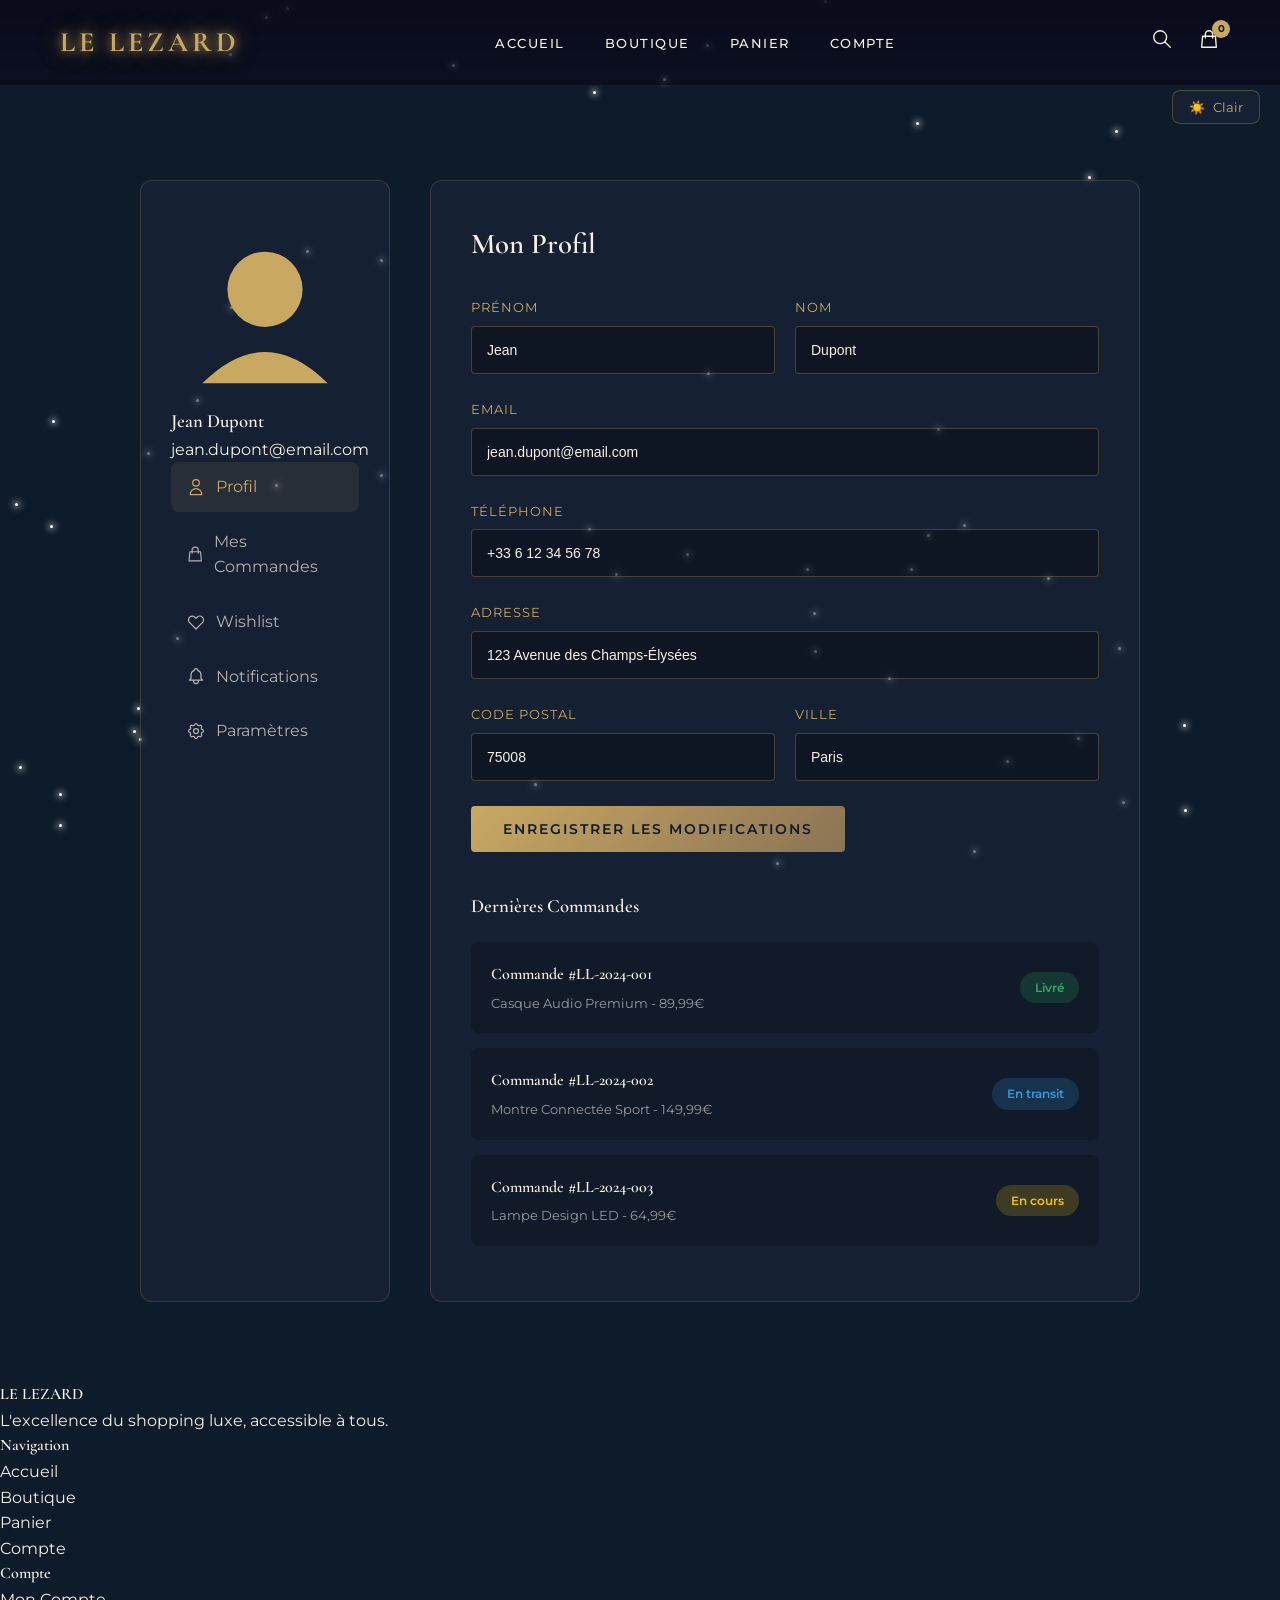
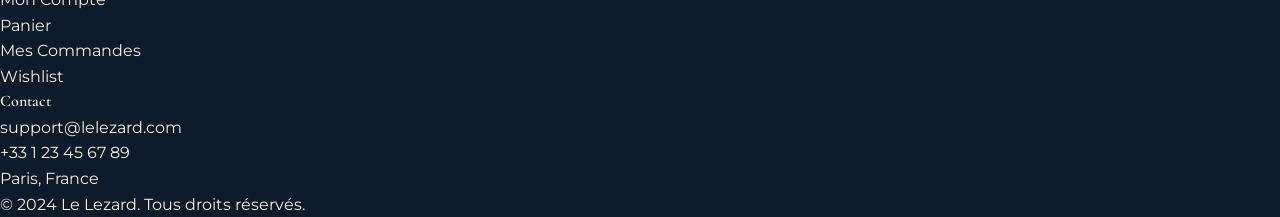
==== commit b47b98b4: "Per-page Van Gogh inspired light backgrounds: Mulberry Tree cart, Almond Blossom landing, Wheat Fiel" ====
--- a/account.html
+++ b/account.html
@@ -9,7 +9,7 @@
     <link rel="stylesheet" href="css/style.css">
     <link rel="stylesheet" href="css/pages.css">
 </head>
-<body>
+<body class="page-account">
     <div class="stars-bg" id="stars-bg"></div>
     <button class="theme-toggle" onclick="toggleTheme()" aria-label="Changer le thème">
         <span id="theme-icon">☀️</span>
--- a/css/style.css
+++ b/css/style.css
@@ -43,13 +43,67 @@
     background: linear-gradient(180deg, #F5F0E8 0%, #FFFFFF 50%, #F5F0E8 100%);
 }
 
+[data-theme="light"].page-cart .stars-bg {
+    background: linear-gradient(180deg,
+        #4A3728 0%,
+        #6B4E3D 15%,
+        #8B5E3C 30%,
+        #A67C52 50%,
+        #C9A962 70%,
+        #D4AF37 100%);
+}
+
+[data-theme="light"].page-account .stars-bg {
+    background: linear-gradient(180deg,
+        #F5E6A3 0%,
+        #F5D76E 20%,
+        #E8C34A 40%,
+        #D4A84B 60%,
+        #C49A3D 80%,
+        #B8860B 100%);
+}
+
+[data-theme="light"].page-search .stars-bg {
+    background: linear-gradient(180deg,
+        #4A6FA5 0%,
+        #6B8FC5 15%,
+        #E8D68A 35%,
+        #D4B84A 50%,
+        #C9A020 70%,
+        #8B7355 100%);
+}
+
+[data-theme="light"].page-landing .lizard-stars-bg {
+    background: linear-gradient(180deg,
+        #F5E6E6 0%,
+        #F5D4D4 20%,
+        #FAF0F0 40%,
+        #E8F0F5 60%,
+        #F5F8FA 80%,
+        #FFFFFF 100%);
+}
+
+[data-theme="light"] .lizard-stars-bg {
+    background: linear-gradient(180deg,
+        #E8F4FD 0%,
+        #F5F0E8 30%,
+        #FFFFFF 60%,
+        #E8F0E0 100%);
+}
+
+[data-theme="light"] .sakura-bg {
+    display: block;
+    background: linear-gradient(180deg,
+        #D4E8F0 0%,
+        #F0E8E0 25%,
+        #F5E8D8 50%,
+        #E8D8C8 75%,
+        #D8C8B0 100%);
+}
+
 [data-theme="light"] .stars-bg,
 [data-theme="light"] .lizard-stars-bg {
-    display: none;
-}
-
-[data-theme="light"] .sakura-bg {
-    display: none;
+    display: block;
 }
 
 * {
